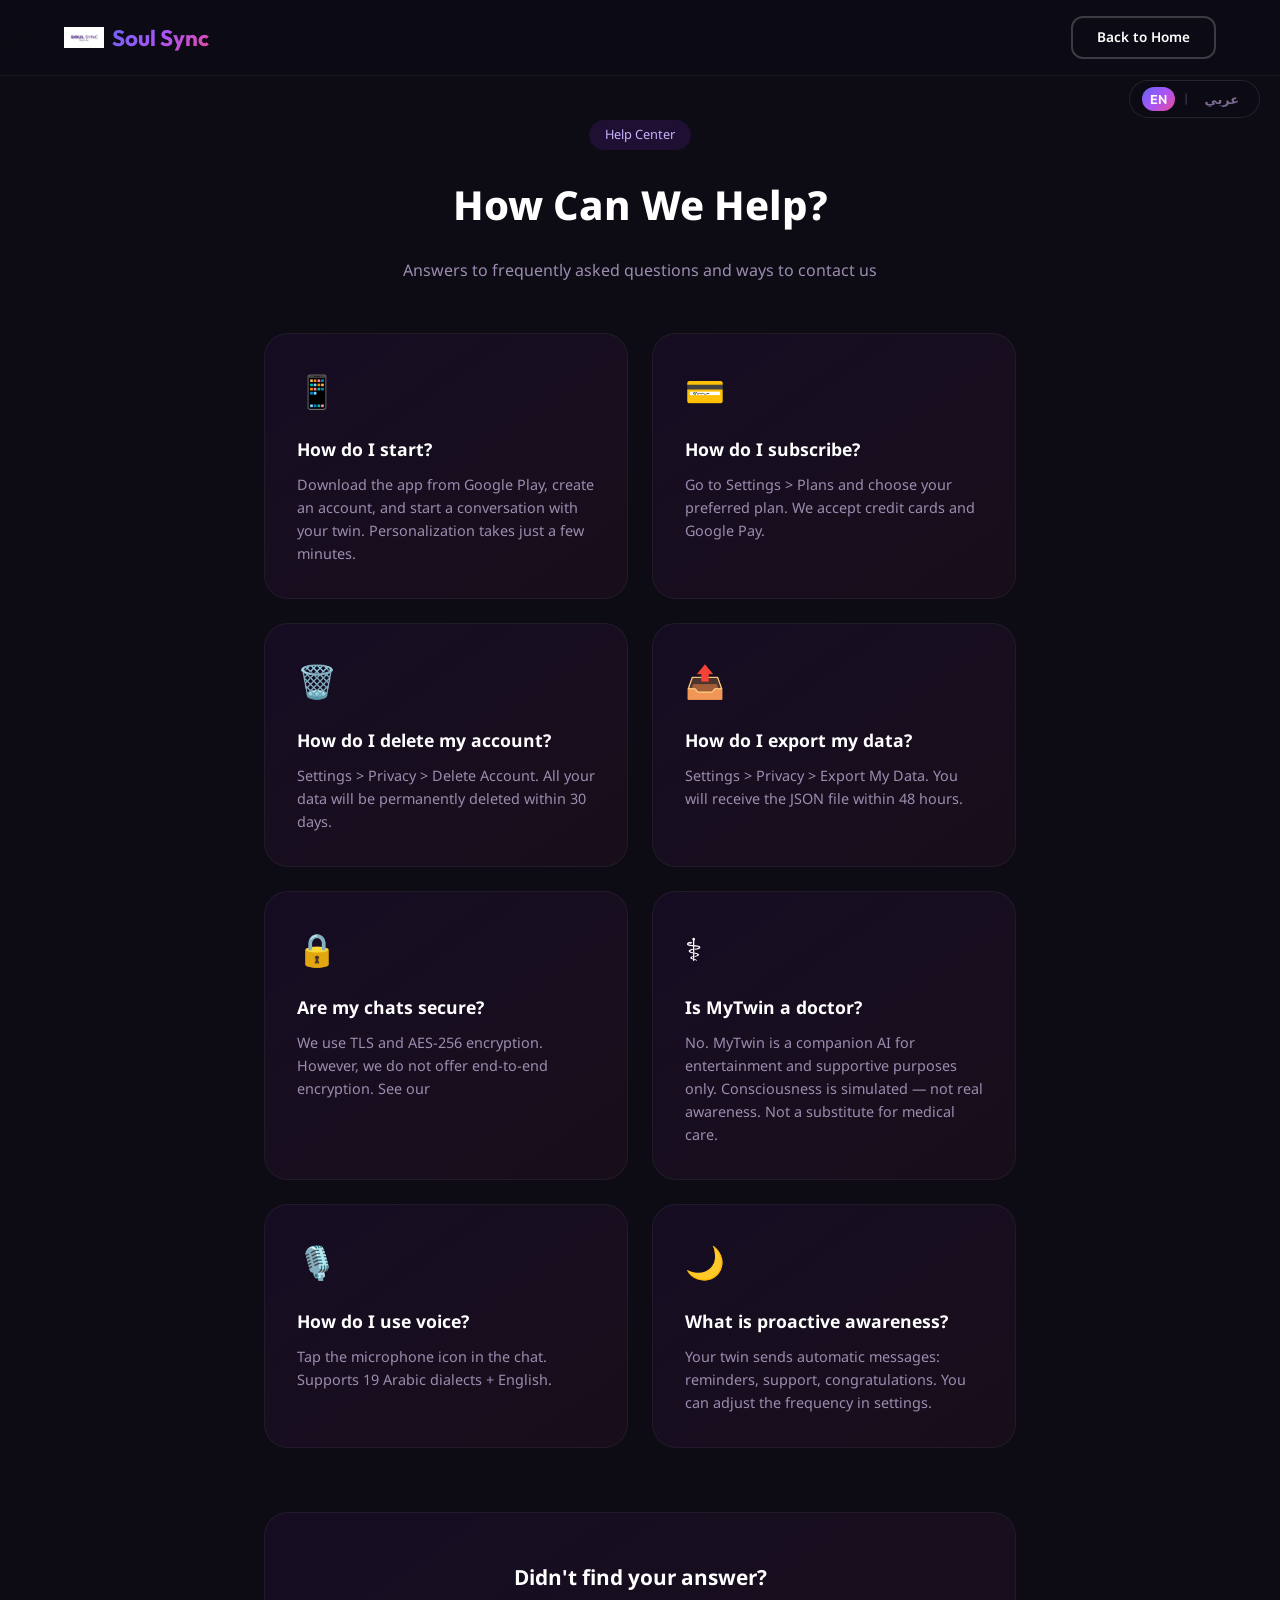
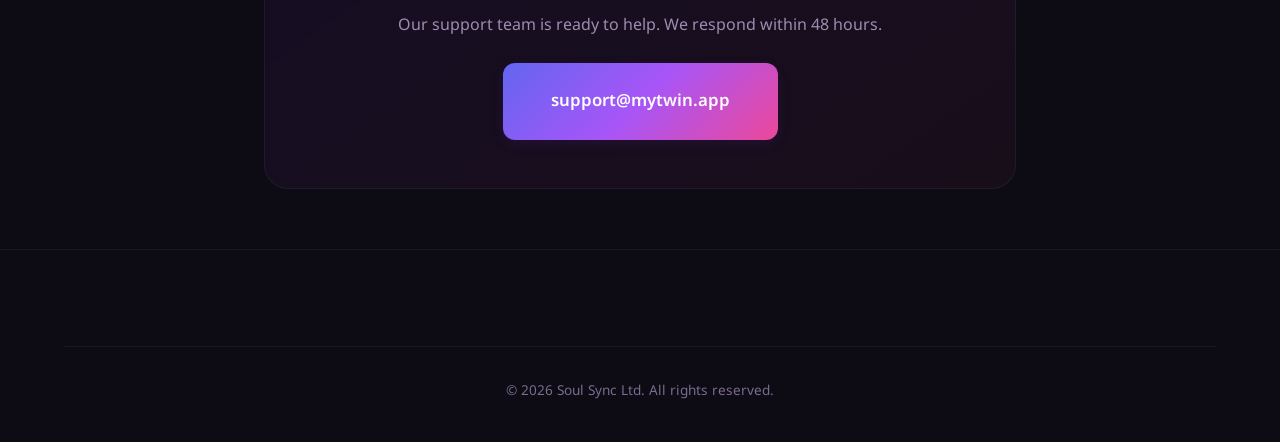
==== help.html @ 64088880 "website Soul Sync" ====
<!DOCTYPE html>
<html lang="ar" dir="rtl">
<head>
  <meta charset="UTF-8">
  <meta name="viewport" content="width=device-width, initial-scale=1.0">
  <title data-ar="المساعدة — Soul Sync" data-en="Help — Soul Sync">Help — Soul Sync</title>
  <link rel="preconnect" href="https://fonts.googleapis.com">
  <link rel="preconnect" href="https://fonts.gstatic.com" crossorigin>
  <link href="https://fonts.googleapis.com/css2?family=Noto+Sans+Arabic:wght@300;400;500;600;700;800&family=Outfit:wght@300;400;500;600;700;800&family=Inter:wght@300;400;500;600;700;800&display=swap" rel="stylesheet">
  <link rel="stylesheet" href="css/style.css">
</head>
<body>
  <div class="lang-switch" id="langSwitch">
    <button class="lang-btn" data-lang="en">EN</button>
    <span class="lang-divider">|</span>
    <button class="lang-btn" data-lang="ar">عربي</button>
  </div>

  <nav class="navbar scrolled">
    <div class="nav-container">
      <a href="index.html" class="logo">
        <img src="assets/soulsync-logo.png" alt="Soul Sync" class="logo-img">
        <span class="logo-text">Soul Sync</span>
      </a>
      <a href="index.html" class="btn btn-sm btn-outline" data-ar="العودة للرئيسية" data-en="Back to Home">Back to Home</a>
    </div>
  </nav>

  <main class="legal-page">
    <div class="legal-container">
      <div class="legal-header">
        <span class="legal-badge" data-ar="المساعدة" data-en="Help Center">Help Center</span>
        <h1 data-ar="كيف يمكننا مساعدتك؟" data-en="How Can We Help?">How Can We Help?</h1>
        <p data-ar="إجابات على الأسئلة الشائعة وطرق التواصل معنا" data-en="Answers to frequently asked questions and ways to contact us">Answers to frequently asked questions and ways to contact us</p>
      </div>

      <div class="help-grid">
        <div class="help-card">
          <div class="help-icon">📱</div>
          <h3 data-ar="كيف أبدأ؟" data-en="How do I start?">How do I start?</h3>
          <p data-ar="حمل التطبيق من Google Play، أنشئ حساباً، وابدأ محادثة مع توأمك. يستغرق التخصيص بضع دقائق فقط." data-en="Download the app from Google Play, create an account, and start a conversation with your twin. Personalization takes just a few minutes.">Download the app from Google Play, create an account, and start a conversation with your twin. Personalization takes just a few minutes.</p>
        </div>
        <div class="help-card">
          <div class="help-icon">💳</div>
          <h3 data-ar="كيف أشترك؟" data-en="How do I subscribe?">How do I subscribe?</h3>
          <p data-ar="اذهب إلى الإعدادات > الباقات واختر الباقة المناسبة. نقبل بطاقات الائتمان والدفع عبر Google Pay." data-en="Go to Settings > Plans and choose your preferred plan. We accept credit cards and Google Pay.">Go to Settings > Plans and choose your preferred plan. We accept credit cards and Google Pay.</p>
        </div>
        <div class="help-card">
          <div class="help-icon">🗑️</div>
          <h3 data-ar="كيف أحذف حسابي؟" data-en="How do I delete my account?">How do I delete my account?</h3>
          <p data-ar="الإعدادات > الخصوصية > حذف الحساب. سيتم حذف جميع بياناتك نهائياً خلال 30 يوماً." data-en="Settings > Privacy > Delete Account. All your data will be permanently deleted within 30 days.">Settings > Privacy > Delete Account. All your data will be permanently deleted within 30 days.</p>
        </div>
        <div class="help-card">
          <div class="help-icon">📤</div>
          <h3 data-ar="كيف أصدر بياناتي؟" data-en="How do I export my data?">How do I export my data?</h3>
          <p data-ar="الإعدادات > الخصوصية > تصدير بياناتي. ستصلك الملف بصيغة JSON خلال 48 ساعة." data-en="Settings > Privacy > Export My Data. You will receive the JSON file within 48 hours.">Settings > Privacy > Export My Data. You will receive the JSON file within 48 hours.</p>
        </div>
        <div class="help-card">
          <div class="help-icon">🔒</div>
          <h3 data-ar="هل محادثاتي آمنة؟" data-en="Are my chats secure?">Are my chats secure?</h3>
          <p data-ar="نستخدم تشفير TLS وAES-256. لكننا لا نقدم تشفيراً من طرف إلى طرف. اطلع على" data-en="We use TLS and AES-256 encryption. However, we do not offer end-to-end encryption. See our">We use TLS and AES-256 encryption. However, we do not offer end-to-end encryption. See our <a href="privacy.html" data-ar="سياسة الخصوصية" data-en="Privacy Policy">Privacy Policy</a>.</p>
        </div>
        <div class="help-card">
          <div class="help-icon">⚕️</div>
          <h3 data-ar="هل MyTwin طبيب؟" data-en="Is MyTwin a doctor?">Is MyTwin a doctor?</h3>
          <p data-ar="لا. MyTwin هو رفيق ذكي للأغراض الترفيهية والداعمة فقط. الوعي مُحاكى — ليس وعياً حقيقياً. ليس بديلاً عن الرعاية الطبية." data-en="No. MyTwin is a companion AI for entertainment and supportive purposes only. Consciousness is simulated — not real awareness. Not a substitute for medical care.">No. MyTwin is a companion AI for entertainment and supportive purposes only. Consciousness is simulated — not real awareness. Not a substitute for medical care.</p>
        </div>
        <div class="help-card">
          <div class="help-icon">🎙️</div>
          <h3 data-ar="كيف أستخدم الصوت؟" data-en="How do I use voice?">How do I use voice?</h3>
          <p data-ar="اضغط على أيقونة الميكروفون في المحادثة. يدعم 19 لهجة عربية + الإنجليزية." data-en="Tap the microphone icon in the chat. Supports 19 Arabic dialects + English.">Tap the microphone icon in the chat. Supports 19 Arabic dialects + English.</p>
        </div>
        <div class="help-card">
          <div class="help-icon">🌙</div>
          <h3 data-ar="ما هو الوعي الاستباقي؟" data-en="What is proactive awareness?">What is proactive awareness?</h3>
          <p data-ar="توأمك يرسل رسائل تلقائية: تذكيرات، دعم، تهاني. يمكنك ضبط التردد من الإعدادات." data-en="Your twin sends automatic messages: reminders, support, congratulations. You can adjust the frequency in settings.">Your twin sends automatic messages: reminders, support, congratulations. You can adjust the frequency in settings.</p>
        </div>
      </div>

      <div class="help-contact">
        <h3 data-ar="لم تجد إجابتك؟" data-en="Didn't find your answer?">Didn't find your answer?</h3>
        <p data-ar="فريق الدعم جاهز لمساعدتك. نرد خلال 48 ساعة." data-en="Our support team is ready to help. We respond within 48 hours.">Our support team is ready to help. We respond within 48 hours.</p>
        <a href="mailto:support@mytwin.app" class="btn btn-primary btn-lg">support@mytwin.app</a>
      </div>
    </div>
  </main>

  <footer class="footer">
    <div class="container">
      <div class="footer-bottom">
        <p>© 2026 Soul Sync Ltd. <span data-ar="جميع الحقوق محفوظة." data-en="All rights reserved.">All rights reserved.</span></p>
      </div>
    </div>
  </footer>

  <script src="js/main.js"></script>
</body>
</html>
---- css/style.css ----
/* ===== Soul Sync Design System ===== */
:root {
  /* Primary Colors */
  --primary-50: #F5F3FF;
  --primary-100: #EDE9FE;
  --primary-200: #DDD6FE;
  --primary-300: #C4B5FD;
  --primary-400: #A78BFA;
  --primary-500: #8B5CF6;
  --primary-600: #7C3AED;
  --primary-700: #6B21A8;
  --primary-800: #5B1B8C;
  --primary-900: #4C1D6B;

  /* Accent Colors */
  --accent-pink: #EC4899;
  --accent-blue: #6366F1;
  --accent-cyan: #06B6D4;
  --accent-green: #10B981;
  --accent-amber: #F59E0B;

  /* Neutral */
  --white: #FFFFFF;
  --gray-50: #F8F6F2;
  --gray-100: #F0EDE8;
  --gray-200: #E0D9F5;
  --gray-300: #C4B8D4;
  --gray-400: #9C8DB0;
  --gray-500: #7A6B8F;
  --gray-600: #5A4D6E;
  --gray-700: #3D3450;
  --gray-800: #2A2438;
  --gray-900: #1A1226;
  --dark: #0D0B14;

  /* Gradients */
  --gradient-primary: linear-gradient(135deg, #6366F1 0%, #A855F7 50%, #EC4899 100%);
  --gradient-dark: linear-gradient(180deg, #1A1226 0%, #0D0B14 100%);
  --gradient-card: linear-gradient(145deg, rgba(107, 33, 168, 0.1) 0%, rgba(236, 72, 153, 0.05) 100%);

  /* Typography */
  --font-arabic: 'Noto Sans Arabic', 'Segoe UI', system-ui, sans-serif;
  --font-latin: 'Outfit', 'Segoe UI', system-ui, sans-serif;

  /* Spacing */
  --space-xs: 0.25rem;
  --space-sm: 0.5rem;
  --space-md: 1rem;
  --space-lg: 1.5rem;
  --space-xl: 2rem;
  --space-2xl: 3rem;
  --space-3xl: 4rem;
  --space-4xl: 6rem;

  /* Shadows */
  --shadow-sm: 0 1px 2px rgba(0,0,0,0.1);
  --shadow-md: 0 4px 12px rgba(107, 33, 168, 0.15);
  --shadow-lg: 0 8px 30px rgba(107, 33, 168, 0.2);
  --shadow-glow: 0 0 40px rgba(168, 85, 247, 0.3);

  /* Border Radius */
  --radius-sm: 8px;
  --radius-md: 12px;
  --radius-lg: 16px;
  --radius-xl: 24px;
  --radius-full: 9999px;

  /* Transitions */
  --transition-fast: 0.15s ease;
  --transition-base: 0.3s ease;
  --transition-slow: 0.5s ease;
}

/* ===== Reset & Base ===== */
*, *::before, *::after {
  margin: 0;
  padding: 0;
  box-sizing: border-box;
}

html {
  scroll-behavior: smooth;
  -webkit-font-smoothing: antialiased;
  -moz-osx-font-smoothing: grayscale;
}

body {
  font-family: var(--font-arabic);
  background: var(--dark);
  color: var(--white);
  line-height: 1.7;
  overflow-x: hidden;
}

a {
  color: inherit;
  text-decoration: none;
}

img {
  max-width: 100%;
  height: auto;
}

/* ===== Container ===== */
.container {
  width: 100%;
  max-width: 1200px;
  margin: 0 auto;
  padding: 0 var(--space-lg);
}

/* ===== Buttons ===== */
.btn {
  display: inline-flex;
  align-items: center;
  justify-content: center;
  gap: var(--space-sm);
  padding: var(--space-md) var(--space-xl);
  border-radius: var(--radius-md);
  font-family: var(--font-arabic);
  font-weight: 600;
  font-size: 0.95rem;
  cursor: pointer;
  transition: all var(--transition-base);
  border: none;
  position: relative;
  overflow: hidden;
}

.btn::before {
  content: '';
  position: absolute;
  inset: 0;
  background: linear-gradient(135deg, transparent 0%, rgba(255,255,255,0.1) 100%);
  opacity: 0;
  transition: opacity var(--transition-base);
}

.btn:hover::before {
  opacity: 1;
}

.btn-primary {
  background: var(--gradient-primary);
  color: var(--white);
  box-shadow: var(--shadow-md);
}

.btn-primary:hover {
  transform: translateY(-2px);
  box-shadow: var(--shadow-lg);
}

.btn-glow {
  background: var(--gradient-primary);
  color: var(--white);
  box-shadow: 0 0 20px rgba(168, 85, 247, 0.4), 0 4px 15px rgba(107, 33, 168, 0.3);
}

.btn-glow:hover {
  transform: translateY(-2px);
  box-shadow: 0 0 40px rgba(168, 85, 247, 0.6), 0 8px 25px rgba(107, 33, 168, 0.4);
}

.btn-outline {
  background: transparent;
  color: var(--white);
  border: 2px solid rgba(255,255,255,0.2);
}

.btn-outline:hover {
  border-color: var(--primary-400);
  background: rgba(168, 85, 247, 0.1);
}

.btn-sm {
  padding: var(--space-sm) var(--space-lg);
  font-size: 0.85rem;
}

.btn-lg {
  padding: var(--space-lg) var(--space-2xl);
  font-size: 1.05rem;
}

.btn-block {
  width: 100%;
}

.btn-store {
  background: var(--white);
  color: var(--gray-900);
  padding: var(--space-md) var(--space-xl);
  border-radius: var(--radius-md);
  display: inline-flex;
  align-items: center;
  gap: var(--space-md);
}

.btn-store svg {
  width: 32px;
  height: 32px;
}

.btn-store .store-label {
  display: block;
  font-size: 0.7rem;
  opacity: 0.7;
}

.btn-store .store-name {
  display: block;
  font-size: 1.1rem;
  font-weight: 700;
}

/* ===== Navigation ===== */
.navbar {
  position: fixed;
  top: 0;
  left: 0;
  right: 0;
  z-index: 1000;
  padding: var(--space-md) 0;
  transition: all var(--transition-base);
}

.navbar.scrolled {
  background: rgba(13, 11, 20, 0.9);
  backdrop-filter: blur(20px);
  border-bottom: 1px solid rgba(255,255,255,0.05);
}

.nav-container {
  display: flex;
  align-items: center;
  justify-content: space-between;
  max-width: 1200px;
  margin: 0 auto;
  padding: 0 var(--space-lg);
}

.logo {
  display: flex;
  align-items: center;
  gap: var(--space-sm);
}

.logo-icon {
  width: 40px;
  height: 40px;
}

.logo-text {
  font-family: var(--font-latin);
  font-size: 1.4rem;
  font-weight: 700;
  background: var(--gradient-primary);
  -webkit-background-clip: text;
  -webkit-text-fill-color: transparent;
  background-clip: text;
}

.nav-links {
  display: flex;
  align-items: center;
  gap: var(--space-xl);
}

.nav-link {
  font-size: 0.9rem;
  font-weight: 500;
  color: var(--gray-300);
  transition: color var(--transition-fast);
  position: relative;
}

.nav-link::after {
  content: '';
  position: absolute;
  bottom: -4px;
  right: 0;
  width: 0;
  height: 2px;
  background: var(--gradient-primary);
  transition: width var(--transition-base);
}

.nav-link:hover {
  color: var(--white);
}

.nav-link:hover::after {
  width: 100%;
}

.nav-actions {
  display: flex;
  align-items: center;
  gap: var(--space-md);
}

.mobile-toggle {
  display: none;
  flex-direction: column;
  gap: 5px;
  background: none;
  border: none;
  cursor: pointer;
  padding: var(--space-sm);
}

.mobile-toggle span {
  display: block;
  width: 24px;
  height: 2px;
  background: var(--white);
  transition: all var(--transition-base);
}

/* ===== Hero Section ===== */
.hero {
  min-height: 100vh;
  display: flex;
  align-items: center;
  justify-content: center;
  position: relative;
  padding: 120px 0 80px;
  overflow: hidden;
}

.hero-bg {
  position: absolute;
  inset: 0;
  z-index: 0;
}

.orb {
  position: absolute;
  border-radius: 50%;
  filter: blur(80px);
  opacity: 0.4;
  animation: orbFloat 20s ease-in-out infinite;
}

.orb-1 {
  width: 500px;
  height: 500px;
  background: var(--primary-600);
  top: -10%;
  right: -10%;
  animation-delay: 0s;
}

.orb-2 {
  width: 400px;
  height: 400px;
  background: var(--accent-pink);
  bottom: -10%;
  left: -10%;
  animation-delay: -7s;
}

.orb-3 {
  width: 300px;
  height: 300px;
  background: var(--accent-blue);
  top: 40%;
  left: 30%;
  animation-delay: -14s;
}

@keyframes orbFloat {
  0%, 100% { transform: translate(0, 0) scale(1); }
  33% { transform: translate(30px, -30px) scale(1.1); }
  66% { transform: translate(-20px, 20px) scale(0.9); }
}

.hero-content {
  position: relative;
  z-index: 1;
  text-align: center;
  max-width: 700px;
}

.hero-badge {
  display: inline-flex;
  align-items: center;
  gap: var(--space-sm);
  background: rgba(107, 33, 168, 0.2);
  border: 1px solid rgba(168, 85, 247, 0.3);
  padding: var(--space-sm) var(--space-lg);
  border-radius: var(--radius-full);
  font-size: 0.85rem;
  margin-bottom: var(--space-xl);
}

.pulse-dot {
  width: 8px;
  height: 8px;
  background: var(--accent-green);
  border-radius: 50%;
  animation: pulse 2s infinite;
}

@keyframes pulse {
  0%, 100% { opacity: 1; transform: scale(1); }
  50% { opacity: 0.5; transform: scale(1.2); }
}

.hero-title {
  font-size: clamp(2.5rem, 6vw, 4.5rem);
  font-weight: 900;
  line-height: 1.1;
  margin-bottom: var(--space-md);
}

.gradient-text {
  background: var(--gradient-primary);
  -webkit-background-clip: text;
  -webkit-text-fill-color: transparent;
  background-clip: text;
}

.hero-subtitle {
  font-size: clamp(1.5rem, 3vw, 2.5rem);
  font-weight: 700;
  color: var(--gray-200);
}

.hero-tagline {
  font-size: 1.1rem;
  color: var(--gray-400);
  margin: var(--space-xl) 0;
  line-height: 1.8;
}

.hero-tagline-ar {
  color: var(--gray-300);
  font-weight: 500;
}

.hero-cta {
  display: flex;
  gap: var(--space-md);
  justify-content: center;
  flex-wrap: wrap;
  margin-bottom: var(--space-3xl);
}

.hero-stats {
  display: flex;
  align-items: center;
  justify-content: center;
  gap: var(--space-xl);
}

.stat {
  text-align: center;
}

.stat-num {
  display: block;
  font-size: 2rem;
  font-weight: 800;
  background: var(--gradient-primary);
  -webkit-background-clip: text;
  -webkit-text-fill-color: transparent;
  background-clip: text;
}

.stat-label {
  font-size: 0.85rem;
  color: var(--gray-400);
}

.stat-divider {
  width: 1px;
  height: 40px;
  background: rgba(255,255,255,0.1);
}

.hero-visual {
  position: absolute;
  right: 5%;
  top: 50%;
  transform: translateY(-50%);
  z-index: 1;
  display: none;
}

.phone-mockup {
  width: 280px;
  height: 560px;
  background: linear-gradient(145deg, #2A2438 0%, #1A1226 100%);
  border-radius: 40px;
  padding: 12px;
  box-shadow: 0 25px 80px rgba(107, 33, 168, 0.3), 0 0 0 1px rgba(255,255,255,0.05);
  position: relative;
}

.phone-screen {
  width: 100%;
  height: 100%;
  background: var(--dark);
  border-radius: 32px;
  padding: var(--space-lg);
  display: flex;
  flex-direction: column;
  gap: var(--space-md);
  overflow: hidden;
}

.chat-bubble {
  display: flex;
  gap: var(--space-sm);
  animation: slideIn 0.5s ease forwards;
  opacity: 0;
}

.chat-bubble:nth-child(1) { animation-delay: 0.5s; }
.chat-bubble:nth-child(2) { animation-delay: 1s; }
.chat-bubble:nth-child(3) { animation-delay: 1.5s; }

@keyframes slideIn {
  from { opacity: 0; transform: translateY(20px); }
  to { opacity: 1; transform: translateY(0); }
}

.chat-avatar {
  width: 32px;
  height: 32px;
  border-radius: 50%;
  background: var(--gradient-primary);
  display: flex;
  align-items: center;
  justify-content: center;
  font-size: 0.9rem;
  flex-shrink: 0;
}

.chat-text {
  background: rgba(107, 33, 168, 0.2);
  padding: var(--space-sm) var(--space-md);
  border-radius: var(--radius-md);
  font-size: 0.8rem;
  line-height: 1.5;
  max-width: 200px;
}

.chat-right {
  flex-direction: row-reverse;
}

.chat-right .chat-text {
  background: rgba(16, 185, 129, 0.15);
}

.typing-indicator {
  display: flex;
  gap: 4px;
  padding: var(--space-sm) var(--space-md);
}

.typing-indicator span {
  width: 6px;
  height: 6px;
  background: var(--primary-400);
  border-radius: 50%;
  animation: typing 1.4s infinite;
}

.typing-indicator span:nth-child(2) { animation-delay: 0.2s; }
.typing-indicator span:nth-child(3) { animation-delay: 0.4s; }

@keyframes typing {
  0%, 100% { opacity: 0.3; transform: scale(1); }
  50% { opacity: 1; transform: scale(1.2); }
}

/* ===== Section Headers ===== */
.section-header {
  text-align: center;
  margin-bottom: var(--space-3xl);
}

.section-badge {
  display: inline-block;
  background: rgba(107, 33, 168, 0.2);
  border: 1px solid rgba(168, 85, 247, 0.3);
  padding: var(--space-xs) var(--space-md);
  border-radius: var(--radius-full);
  font-size: 0.8rem;
  font-weight: 600;
  color: var(--primary-300);
  margin-bottom: var(--space-md);
}

.section-title {
  font-size: clamp(1.8rem, 4vw, 2.8rem);
  font-weight: 800;
  margin-bottom: var(--space-md);
}

.section-desc {
  font-size: 1.1rem;
  color: var(--gray-400);
  max-width: 600px;
  margin: 0 auto;
}

/* ===== Product Section ===== */
.product {
  padding: var(--space-4xl) 0;
  position: relative;
}

.product-grid {
  display: grid;
  grid-template-columns: repeat(3, 1fr);
  gap: var(--space-lg);
}

.product-card {
  background: var(--gradient-card);
  border: 1px solid rgba(255,255,255,0.05);
  border-radius: var(--radius-xl);
  padding: var(--space-xl);
  transition: all var(--transition-base);
}

.product-card:hover {
  transform: translateY(-5px);
  border-color: rgba(168, 85, 247, 0.2);
  box-shadow: var(--shadow-lg);
}

.product-main {
  grid-column: span 2;
  grid-row: span 2;
}

.product-icon {
  font-size: 2.5rem;
  margin-bottom: var(--space-md);
}

.product-card h3 {
  font-size: 1.2rem;
  font-weight: 700;
  margin-bottom: var(--space-sm);
}

.product-card p {
  font-size: 0.9rem;
  color: var(--gray-400);
  line-height: 1.6;
}

/* ===== Features Section ===== */
.features {
  padding: var(--space-4xl) 0;
  background: linear-gradient(180deg, transparent 0%, rgba(107, 33, 168, 0.05) 50%, transparent 100%);
}

.features-showcase {
  max-width: 900px;
  margin: 0 auto;
}

.feature-tabs {
  display: flex;
  gap: var(--space-sm);
  margin-bottom: var(--space-2xl);
  flex-wrap: wrap;
}

.feature-tab {
  display: flex;
  align-items: center;
  gap: var(--space-sm);
  padding: var(--space-md) var(--space-lg);
  background: rgba(255,255,255,0.03);
  border: 1px solid rgba(255,255,255,0.05);
  border-radius: var(--radius-md);
  color: var(--gray-400);
  font-family: var(--font-arabic);
  font-size: 0.9rem;
  cursor: pointer;
  transition: all var(--transition-base);
}

.feature-tab:hover {
  background: rgba(107, 33, 168, 0.1);
  color: var(--white);
}

.feature-tab.active {
  background: rgba(107, 33, 168, 0.2);
  border-color: var(--primary-500);
  color: var(--white);
}

.feature-content {
  display: none;
  background: var(--gradient-card);
  border: 1px solid rgba(255,255,255,0.05);
  border-radius: var(--radius-xl);
  padding: var(--space-2xl);
}

.feature-content.active {
  display: block;
  animation: fadeIn 0.4s ease;
}

@keyframes fadeIn {
  from { opacity: 0; transform: translateY(10px); }
  to { opacity: 1; transform: translateY(0); }
}

.feature-text h3 {
  font-size: 1.5rem;
  font-weight: 700;
  margin-bottom: var(--space-md);
}

.feature-text p {
  color: var(--gray-400);
  margin-bottom: var(--space-lg);
  line-height: 1.7;
}

.feature-list {
  list-style: none;
}

.feature-list li {
  display: flex;
  align-items: center;
  gap: var(--space-sm);
  padding: var(--space-sm) 0;
  color: var(--gray-300);
}

.feature-list li::before {
  content: '✓';
  color: var(--accent-green);
  font-weight: 700;
}

/* ===== Consciousness Section ===== */
.consciousness {
  padding: var(--space-4xl) 0;
}

.layers-timeline {
  max-width: 700px;
  margin: 0 auto;
}

.layer {
  display: flex;
  align-items: center;
  gap: var(--space-xl);
  padding: var(--space-lg) 0;
}

.layer-ring {
  position: relative;
  width: 60px;
  height: 60px;
  border-radius: 50%;
  border: 2px solid rgba(168, 85, 247, 0.3);
  display: flex;
  align-items: center;
  justify-content: center;
  flex-shrink: 0;
}

.layer-ring.active {
  border-color: var(--accent-pink);
  box-shadow: 0 0 20px rgba(236, 72, 153, 0.3);
}

.layer-core {
  width: 16px;
  height: 16px;
  border-radius: 50%;
  background: var(--gradient-primary);
}

.layer-orb {
  position: absolute;
  width: 8px;
  height: 8px;
  border-radius: 50%;
  background: var(--primary-400);
}

.layer-orb:nth-child(2) { top: -4px; left: 50%; transform: translateX(-50%); }
.layer-orb:nth-child(3) { top: 50%; right: -4px; transform: translateY(-50%); }
.layer-orb:nth-child(4) { bottom: -4px; left: 50%; transform: translateX(-50%); }
.layer-orb:nth-child(5) { top: 50%; left: -4px; transform: translateY(-50%); }

.layer-connector {
  width: 2px;
  height: 40px;
  background: linear-gradient(180deg, var(--primary-600), transparent);
  margin-right: 29px;
}

.layer-info h4 {
  font-size: 1.1rem;
  font-weight: 700;
  margin-bottom: var(--space-xs);
}

.layer-tier {
  display: inline-block;
  background: rgba(107, 33, 168, 0.2);
  padding: 2px 10px;
  border-radius: var(--radius-full);
  font-size: 0.75rem;
  font-weight: 600;
  color: var(--primary-300);
  margin-bottom: var(--space-xs);
}

.layer-info p {
  font-size: 0.9rem;
  color: var(--gray-400);
}

/* ===== Pricing Section ===== */
.pricing {
  padding: var(--space-4xl) 0;
  background: linear-gradient(180deg, rgba(107, 33, 168, 0.05) 0%, transparent 100%);
}

.pricing-grid {
  display: grid;
  grid-template-columns: repeat(3, 1fr);
  gap: var(--space-lg);
  max-width: 1000px;
  margin: 0 auto;
}

.pricing-card {
  background: rgba(255,255,255,0.02);
  border: 1px solid rgba(255,255,255,0.05);
  border-radius: var(--radius-xl);
  padding: var(--space-2xl);
  position: relative;
  transition: all var(--transition-base);
}

.pricing-card:hover {
  transform: translateY(-5px);
  border-color: rgba(168, 85, 247, 0.2);
}

.pricing-card.featured {
  background: linear-gradient(145deg, rgba(107, 33, 168, 0.15) 0%, rgba(236, 72, 153, 0.05) 100%);
  border-color: var(--primary-500);
  transform: scale(1.05);
}

.pricing-card.featured:hover {
  transform: scale(1.05) translateY(-5px);
}

.pricing-badge {
  position: absolute;
  top: -12px;
  left: 50%;
  transform: translateX(-50%);
  background: var(--gradient-primary);
  padding: var(--space-xs) var(--space-md);
  border-radius: var(--radius-full);
  font-size: 0.75rem;
  font-weight: 700;
}

.pricing-header {
  text-align: center;
  margin-bottom: var(--space-lg);
}

.pricing-header h3 {
  font-size: 1.5rem;
  font-weight: 800;
  margin-bottom: var(--space-sm);
}

.pricing-price {
  display: flex;
  align-items: baseline;
  justify-content: center;
  gap: 2px;
  margin-bottom: var(--space-sm);
}

.currency {
  font-size: 1.2rem;
  font-weight: 600;
  color: var(--gray-400);
}

.amount {
  font-size: 3rem;
  font-weight: 900;
  background: var(--gradient-primary);
  -webkit-background-clip: text;
  -webkit-text-fill-color: transparent;
  background-clip: text;
}

.period {
  font-size: 0.9rem;
  color: var(--gray-400);
}

.pricing-tagline {
  font-size: 0.9rem;
  color: var(--gray-400);
}

.consciousness-mini {
  margin-bottom: var(--space-lg);
}

.mini-bar {
  height: 6px;
  background: rgba(255,255,255,0.05);
  border-radius: var(--radius-full);
  margin-bottom: var(--space-xs);
  overflow: hidden;
}

.mini-bar div {
  height: 100%;
  background: var(--gradient-primary);
  border-radius: var(--radius-full);
  transition: width 1s ease;
}

.consciousness-mini span {
  font-size: 0.8rem;
  color: var(--gray-500);
}

.pricing-features {
  list-style: none;
  margin-bottom: var(--space-xl);
}

.pricing-features li {
  display: flex;
  align-items: center;
  gap: var(--space-sm);
  padding: var(--space-sm) 0;
  font-size: 0.9rem;
  color: var(--gray-300);
}

.pricing-features li svg {
  flex-shrink: 0;
}

.pricing-note {
  text-align: center;
  margin-top: var(--space-2xl);
  color: var(--gray-500);
  font-size: 0.9rem;
}

/* ===== About Section ===== */
.about {
  padding: var(--space-4xl) 0;
}

.about-grid {
  display: grid;
  grid-template-columns: 1fr 1fr;
  gap: var(--space-3xl);
  align-items: center;
}

.about-visual {
  display: flex;
  flex-direction: column;
  gap: var(--space-lg);
}

.about-card {
  background: var(--gradient-card);
  border: 1px solid rgba(255,255,255,0.05);
  border-radius: var(--radius-xl);
  padding: var(--space-xl);
  transition: all var(--transition-base);
}

.about-card:hover {
  transform: translateX(-10px);
  border-color: rgba(168, 85, 247, 0.2);
}

.about-icon {
  font-size: 2rem;
  margin-bottom: var(--space-sm);
}

.about-card h4 {
  font-size: 1.1rem;
  font-weight: 700;
  margin-bottom: var(--space-xs);
}

.about-card p {
  font-size: 0.9rem;
  color: var(--gray-400);
}

.about-content {
  direction: rtl;
}

.about-text {
  font-size: 1.05rem;
  color: var(--gray-300);
  line-height: 1.8;
  margin-bottom: var(--space-lg);
}

.about-stats {
  display: flex;
  gap: var(--space-2xl);
  margin: var(--space-2xl) 0;
  padding: var(--space-xl) 0;
  border-top: 1px solid rgba(255,255,255,0.1);
  border-bottom: 1px solid rgba(255,255,255,0.1);
}

.about-stat {
  text-align: center;
}

.about-stat-num {
  display: block;
  font-size: 2rem;
  font-weight: 800;
  background: var(--gradient-primary);
  -webkit-background-clip: text;
  -webkit-text-fill-color: transparent;
  background-clip: text;
}

.about-stat-label {
  font-size: 0.85rem;
  color: var(--gray-400);
}

.about-powered {
  display: flex;
  align-items: center;
  gap: var(--space-md);
  flex-wrap: wrap;
  margin-top: var(--space-xl);
}

.about-powered > span {
  font-size: 0.85rem;
  color: var(--gray-500);
}

.tech-badges {
  display: flex;
  gap: var(--space-sm);
  flex-wrap: wrap;
}

.tech-badge {
  background: rgba(107, 33, 168, 0.15);
  border: 1px solid rgba(168, 85, 247, 0.2);
  padding: var(--space-xs) var(--space-md);
  border-radius: var(--radius-full);
  font-size: 0.8rem;
  color: var(--primary-300);
}

/* ===== Download Section ===== */
.download {
  padding: var(--space-4xl) 0;
  position: relative;
  overflow: hidden;
}

.download::before {
  content: '';
  position: absolute;
  inset: 0;
  background: radial-gradient(ellipse at center, rgba(107, 33, 168, 0.15) 0%, transparent 70%);
  z-index: 0;
}

.download-content {
  position: relative;
  z-index: 1;
  text-align: center;
  max-width: 600px;
  margin: 0 auto;
}

.download-title {
  font-size: clamp(1.8rem, 4vw, 2.8rem);
  font-weight: 800;
  margin-bottom: var(--space-md);
}

.download-desc {
  font-size: 1.1rem;
  color: var(--gray-400);
  margin-bottom: var(--space-xl);
  line-height: 1.7;
}

.download-buttons {
  display: flex;
  gap: var(--space-md);
  justify-content: center;
  margin-bottom: var(--space-lg);
  flex-wrap: wrap;
}

.download-note {
  font-size: 0.85rem;
  color: var(--gray-500);
}

/* ===== Footer ===== */
.footer {
  padding: var(--space-4xl) 0 var(--space-xl);
  border-top: 1px solid rgba(255,255,255,0.05);
}

.footer-grid {
  display: grid;
  grid-template-columns: 2fr 1fr 1fr 1fr;
  gap: var(--space-2xl);
  margin-bottom: var(--space-3xl);
}

.footer-brand {
  max-width: 280px;
}

.footer-brand .logo-text {
  display: block;
  font-size: 1.5rem;
  margin-bottom: var(--space-md);
}

.footer-desc {
  font-size: 0.9rem;
  color: var(--gray-400);
  line-height: 1.6;
}

.footer-links {
  display: flex;
  flex-direction: column;
  gap: var(--space-sm);
}

.footer-links h4 {
  font-size: 1rem;
  font-weight: 700;
  margin-bottom: var(--space-sm);
  color: var(--white);
}

.footer-links a {
  font-size: 0.9rem;
  color: var(--gray-400);
  transition: color var(--transition-fast);
}

.footer-links a:hover {
  color: var(--primary-300);
}

.footer-bottom {
  text-align: center;
  padding-top: var(--space-xl);
  border-top: 1px solid rgba(255,255,255,0.05);
}

.footer-bottom p {
  font-size: 0.85rem;
  color: var(--gray-500);
  margin-bottom: var(--space-sm);
}

.footer-disclaimer {
  font-size: 0.75rem;
  color: var(--gray-600);
}

/* ===== Responsive ===== */
@media (max-width: 1024px) {
  .hero-visual {
    display: none;
  }

  .product-grid {
    grid-template-columns: repeat(2, 1fr);
  }

  .product-main {
    grid-column: span 2;
    grid-row: span 1;
  }
}

@media (max-width: 768px) {
  .nav-links {
    position: fixed;
    top: 0;
    right: -100%;
    width: 80%;
    max-width: 300px;
    height: 100vh;
    background: var(--gray-900);
    flex-direction: column;
    padding: var(--space-4xl) var(--space-xl);
    transition: right var(--transition-base);
    z-index: 999;
  }

  .nav-links.active {
    right: 0;
  }

  .mobile-toggle {
    display: flex;
    z-index: 1001;
  }

  .mobile-toggle.active span:nth-child(1) {
    transform: rotate(45deg) translate(5px, 5px);
  }

  .mobile-toggle.active span:nth-child(2) {
    opacity: 0;
  }

  .mobile-toggle.active span:nth-child(3) {
    transform: rotate(-45deg) translate(5px, -5px);
  }

  .hero {
    padding: 100px 0 60px;
  }

  .hero-cta {
    flex-direction: column;
    align-items: center;
  }

  .hero-stats {
    flex-direction: column;
    gap: var(--space-lg);
  }

  .stat-divider {
    display: none;
  }

  .product-grid {
    grid-template-columns: 1fr;
  }

  .product-main {
    grid-column: span 1;
  }

  .feature-tabs {
    justify-content: center;
  }

  .pricing-grid {
    grid-template-columns: 1fr;
    max-width: 400px;
  }

  .pricing-card.featured {
    transform: none;
    order: -1;
  }

  .pricing-card.featured:hover {
    transform: translateY(-5px);
  }

  .about-grid {
    grid-template-columns: 1fr;
  }

  .about-stats {
    flex-direction: column;
    gap: var(--space-lg);
  }

  .footer-grid {
    grid-template-columns: 1fr 1fr;
    gap: var(--space-xl);
  }

  .footer-brand {
    grid-column: span 2;
    max-width: 100%;
  }

  .layer {
    flex-direction: column;
    text-align: center;
    gap: var(--space-md);
  }

  .layer-connector {
    margin-right: 0;
    height: 30px;
  }
}

@media (max-width: 480px) {
  .container {
    padding: 0 var(--space-md);
  }

  .footer-grid {
    grid-template-columns: 1fr;
  }

  .footer-brand {
    grid-column: span 1;
  }

  .download-buttons {
    flex-direction: column;
    align-items: center;
  }
}

/* ===== Scroll Animations ===== */
.product-card,
.pricing-card,
.layer,
.about-card {
  opacity: 0;
  transform: translateY(20px);
  transition: opacity 0.6s ease, transform 0.6s ease;
}

.product-card.visible,
.pricing-card.visible,
.layer.visible,
.about-card.visible {
  opacity: 1;
  transform: translateY(0);
}

/* Stagger delays */
.product-card:nth-child(1) { transition-delay: 0s; }
.product-card:nth-child(2) { transition-delay: 0.1s; }
.product-card:nth-child(3) { transition-delay: 0.2s; }
.product-card:nth-child(4) { transition-delay: 0.3s; }
.product-card:nth-child(5) { transition-delay: 0.4s; }
.product-card:nth-child(6) { transition-delay: 0.5s; }

.pricing-card:nth-child(1) { transition-delay: 0s; }
.pricing-card:nth-child(2) { transition-delay: 0.15s; }
.pricing-card:nth-child(3) { transition-delay: 0.3s; }

.layer:nth-child(1) { transition-delay: 0s; }
.layer:nth-child(3) { transition-delay: 0.1s; }
.layer:nth-child(5) { transition-delay: 0.2s; }
.layer:nth-child(7) { transition-delay: 0.3s; }
.layer:nth-child(9) { transition-delay: 0.4s; }

/* ===== Legal Pages ===== */
.legal-page {
  padding: 120px 0 60px;
  min-height: 100vh;
}

.legal-container {
  max-width: 800px;
  margin: 0 auto;
  padding: 0 24px;
}

.legal-header {
  text-align: center;
  margin-bottom: 48px;
}

.legal-header h1 {
  font-size: 2.5rem;
  font-weight: 800;
  margin-bottom: 16px;
}

.legal-header p {
  color: var(--gray-400);
}

.legal-section {
  margin-bottom: 40px;
}

.legal-section h2 {
  font-size: 1.3rem;
  font-weight: 700;
  margin-bottom: 16px;
  color: var(--primary-300);
}

.legal-section p {
  color: var(--gray-300);
  line-height: 1.8;
  margin-bottom: 12px;
}

.legal-section ul {
  list-style: none;
  padding: 0;
}

.legal-section li {
  color: var(--gray-300);
  padding: 8px 0;
  padding-right: 24px;
  position: relative;
}

.legal-section li::before {
  content: '•';
  color: var(--primary-400);
  position: absolute;
  right: 0;
}

.legal-badge {
  display: inline-block;
  background: rgba(107, 33, 168, 0.2);
  padding: 4px 16px;
  border-radius: 999px;
  font-size: 0.8rem;
  color: var(--primary-300);
  margin-bottom: 24px;
}

.warning-box {
  background: rgba(245, 158, 11, 0.1);
  border: 1px solid rgba(245, 158, 11, 0.3);
  border-radius: 12px;
  padding: 20px;
  margin: 24px 0;
}

.warning-box p {
  color: var(--accent-amber);
  margin: 0;
}

/* ===== Help Page ===== */
.help-grid {
  display: grid;
  grid-template-columns: repeat(2, 1fr);
  gap: var(--space-lg);
  margin-top: var(--space-2xl);
}

.help-card {
  background: var(--gradient-card);
  border: 1px solid rgba(255,255,255,0.05);
  border-radius: var(--radius-xl);
  padding: var(--space-xl);
  transition: all var(--transition-base);
}

.help-card:hover {
  border-color: rgba(168, 85, 247, 0.2);
  box-shadow: var(--shadow-lg);
}

.help-icon {
  font-size: 2rem;
  margin-bottom: var(--space-md);
}

.help-card h3 {
  font-size: 1.1rem;
  font-weight: 700;
  margin-bottom: var(--space-sm);
}

.help-card p {
  font-size: 0.9rem;
  color: var(--gray-400);
  line-height: 1.6;
}

.help-card a {
  color: var(--primary-300);
  text-decoration: underline;
  text-underline-offset: 2px;
}

.help-contact {
  text-align: center;
  margin-top: var(--space-3xl);
  padding: var(--space-2xl);
  background: var(--gradient-card);
  border: 1px solid rgba(255,255,255,0.05);
  border-radius: var(--radius-xl);
}

.help-contact h3 {
  font-size: 1.3rem;
  font-weight: 700;
  margin-bottom: var(--space-md);
}

.help-contact p {
  color: var(--gray-400);
  margin-bottom: var(--space-lg);
}

@media (max-width: 768px) {
  .help-grid {
    grid-template-columns: 1fr;
  }
}

/* ===== Language Switch ===== */
.lang-switch {
  position: fixed;
  top: 80px;
  left: 20px;
  z-index: 1001;
  display: flex;
  align-items: center;
  gap: 8px;
  background: rgba(13, 11, 20, 0.8);
  backdrop-filter: blur(10px);
  padding: 6px 12px;
  border-radius: var(--radius-full);
  border: 1px solid rgba(255,255,255,0.1);
}

.lang-btn {
  background: none;
  border: none;
  color: var(--gray-500);
  font-family: var(--font-latin);
  font-size: 0.8rem;
  font-weight: 600;
  cursor: pointer;
  padding: 4px 8px;
  border-radius: var(--radius-full);
  transition: all var(--transition-fast);
}

.lang-btn:hover {
  color: var(--white);
}

.lang-btn.active {
  background: var(--gradient-primary);
  color: var(--white);
}

.lang-divider {
  color: var(--gray-600);
  font-size: 0.7rem;
}

/* ===== Hero App Logo ===== */
.hero-app-logo {
  margin-bottom: var(--space-lg);
}

.app-logo-img {
  width: 100px;
  height: 100px;
  border-radius: var(--radius-lg);
  box-shadow: var(--shadow-glow);
}

/* ===== Hero Slogan ===== */
.hero-slogan {
  font-size: clamp(1.2rem, 2.5vw, 1.8rem);
  font-weight: 600;
  color: var(--gray-200);
  margin-bottom: var(--space-sm);
}

.hero-company-slogan {
  font-size: 1rem;
  font-weight: 500;
  color: var(--primary-400);
  margin-bottom: var(--space-md);
  font-family: var(--font-latin);
}

/* ===== Logo Image ===== */
.logo-img {
  width: 40px;
  height: 40px;
  border-radius: 8px;
  object-fit: contain;
}

/* ===== Consciousness Warning ===== */
.consciousness-warning {
  display: flex;
  align-items: flex-start;
  gap: var(--space-md);
  background: rgba(245, 158, 11, 0.08);
  border: 1px solid rgba(245, 158, 11, 0.25);
  border-radius: var(--radius-lg);
  padding: var(--space-lg);
  margin-bottom: var(--space-3xl);
  max-width: 700px;
  margin-left: auto;
  margin-right: auto;
}

.warning-icon {
  font-size: 1.5rem;
  flex-shrink: 0;
}

.consciousness-warning p {
  color: var(--accent-amber);
  font-size: 0.9rem;
  line-height: 1.7;
  margin: 0;
}

/* ===== Memory Layers Section ===== */
.memory-layers {
  padding: var(--space-4xl) 0;
  background: linear-gradient(180deg, rgba(107, 33, 168, 0.05) 0%, transparent 100%);
}

.memory-diagram {
  max-width: 600px;
  margin: 0 auto;
  display: flex;
  flex-direction: column;
  align-items: center;
  gap: var(--space-md);
}

.memory-layer-card {
  width: 100%;
  background: var(--gradient-card);
  border: 1px solid rgba(255,255,255,0.05);
  border-radius: var(--radius-xl);
  padding: var(--space-xl);
  text-align: center;
  transition: all var(--transition-base);
}

.memory-layer-card:hover {
  border-color: rgba(168, 85, 247, 0.2);
  transform: translateY(-3px);
  box-shadow: var(--shadow-md);
}

.memory-layer-card.highlight {
  background: linear-gradient(145deg, rgba(107, 33, 168, 0.15) 0%, rgba(236, 72, 153, 0.08) 100%);
  border-color: var(--primary-500);
}

.memory-icon {
  font-size: 2.5rem;
  margin-bottom: var(--space-sm);
}

.memory-layer-card h4 {
  font-size: 1.2rem;
  font-weight: 700;
  margin-bottom: var(--space-sm);
}

.memory-layer-card p {
  font-size: 0.9rem;
  color: var(--gray-400);
  line-height: 1.6;
  margin-bottom: var(--space-sm);
}

.memory-duration {
  display: inline-block;
  background: rgba(107, 33, 168, 0.2);
  padding: 4px 14px;
  border-radius: var(--radius-full);
  font-size: 0.8rem;
  font-weight: 600;
  color: var(--primary-300);
}

.memory-arrow {
  font-size: 1.5rem;
  color: var(--primary-400);
  opacity: 0.5;
}

.memory-note {
  text-align: center;
  margin-top: var(--space-2xl);
  padding: var(--space-lg);
  background: rgba(16, 185, 129, 0.08);
  border: 1px solid rgba(16, 185, 129, 0.2);
  border-radius: var(--radius-lg);
  max-width: 600px;
  margin-left: auto;
  margin-right: auto;
}

.memory-note p {
  color: var(--accent-green);
  font-size: 0.9rem;
  margin: 0;
}

/* ===== About Section Updates ===== */
.about-logo {
  width: 120px;
  margin-bottom: var(--space-md);
  border-radius: var(--radius-md);
}

.about-slogan {
  font-family: var(--font-latin);
  font-size: 1.3rem;
  font-weight: 600;
  color: var(--primary-400);
  margin-bottom: var(--space-lg);
}

/* ===== Download Section Updates ===== */
.download-logo {
  width: 80px;
  height: 80px;
  border-radius: var(--radius-lg);
  margin-bottom: var(--space-lg);
  box-shadow: var(--shadow-glow);
}

.download-slogan {
  font-size: 1.1rem;
  font-weight: 600;
  color: var(--primary-400);
  margin-bottom: var(--space-lg);
  font-family: var(--font-latin);
}

/* ===== Footer Updates ===== */
.footer-logo-img {
  width: 50px;
  height: 50px;
  border-radius: 10px;
  margin-bottom: var(--space-sm);
  display: block;
}

.footer-slogan {
  font-family: var(--font-latin);
  font-size: 0.95rem;
  font-weight: 600;
  color: var(--primary-400);
  margin-top: var(--space-sm);
}

/* ===== Nav Link Active State ===== */
.nav-link.active {
  color: var(--white);
}

.nav-link.active::after {
  width: 100%;
}

/* ===== Legal Pages - EN mode adjustments ===== */
html[dir="ltr"] .legal-section li {
  padding-right: 0;
  padding-left: 24px;
}

html[dir="ltr"] .legal-section li::before {
  right: auto;
  left: 0;
}

html[dir="ltr"] .layer-connector {
  margin-right: 0;
  margin-left: 29px;
}

html[dir="ltr"] .about-grid {
  direction: ltr;
}

html[dir="ltr"] .about-content {
  direction: ltr;
}

html[dir="ltr"] .about-card:hover {
  transform: translateX(10px);
}

html[dir="ltr"] .lang-switch {
  left: auto;
  right: 20px;
}

/* ===== GitHub Corner ===== */
.github-corner {
  position: fixed;
  top: 0;
  right: 0;
  z-index: 1002;
  width: 60px;
  height: 60px;
}

html[dir="ltr"] .github-corner {
  right: auto;
  left: 0;
  transform: scaleX(-1);
}

.github-corner svg {
  fill: var(--primary-500);
  color: var(--dark);
  transition: fill var(--transition-base);
}

.github-corner:hover svg {
  fill: var(--primary-400);
}

/* ===== Responsive: Language Switch ===== */
@media (max-width: 768px) {
  .lang-switch {
    top: 70px;
    left: 10px;
  }

  html[dir="ltr"] .lang-switch {
    left: auto;
    right: 10px;
  }

  .app-logo-img {
    width: 70px;
    height: 70px;
  }

  .hero-slogan {
    font-size: 1.1rem;
  }

  .memory-diagram {
    max-width: 100%;
  }

  .github-corner {
    width: 45px;
    height: 45px;
  }
}

@media (max-width: 480px) {
  .lang-switch {
    top: 65px;
  }

  .consciousness-warning {
    flex-direction: column;
    text-align: center;
  }
}
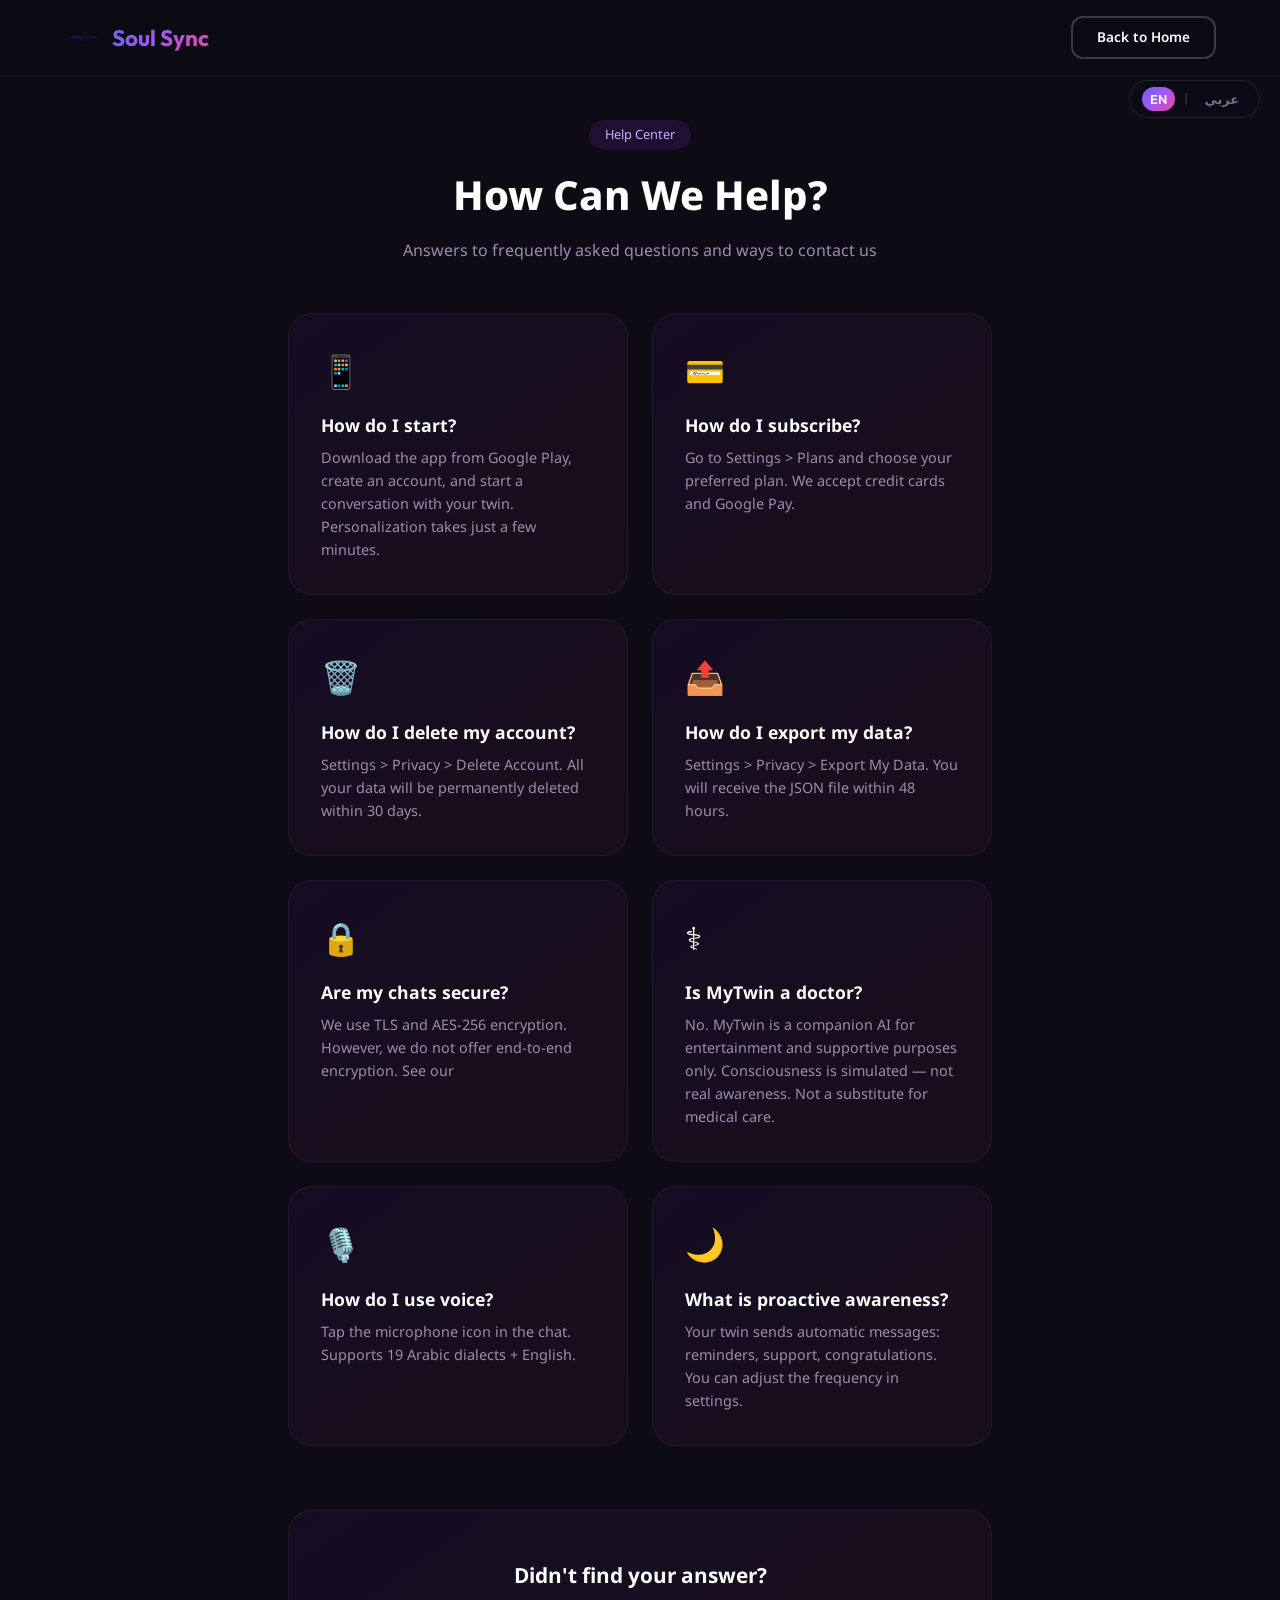
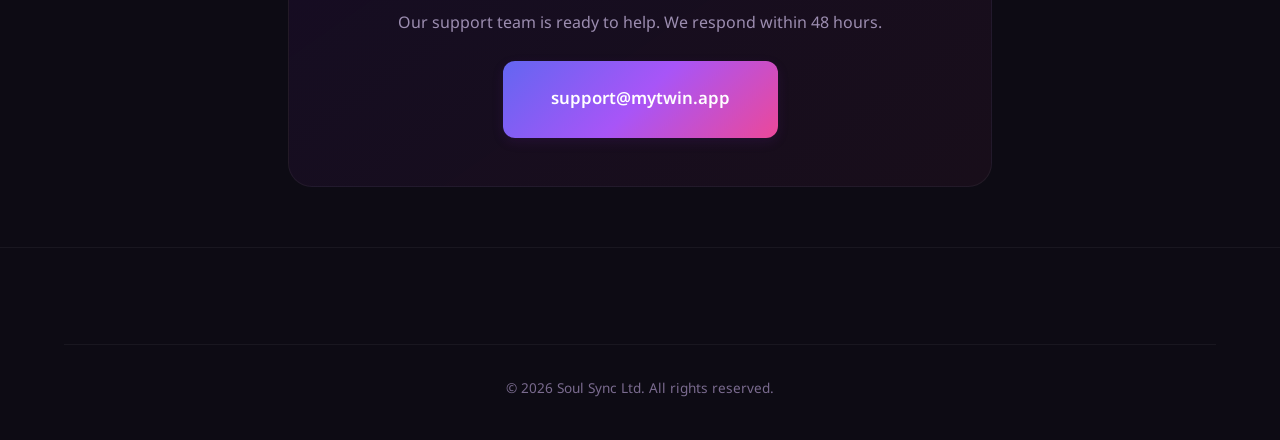
==== commit 1bc628e1: "Soul Sync.co v2" ====
--- a/help.html
+++ b/help.html
@@ -2,7 +2,8 @@
 <html lang="ar" dir="rtl">
 <head>
   <meta charset="UTF-8">
-  <meta name="viewport" content="width=device-width, initial-scale=1.0">
+  <meta name="viewport" content="width=device-width, initial-scale=1.0, maximum-scale=5.0">
+  <meta name="theme-color" content="#0D0B14">
   <title data-ar="المساعدة — Soul Sync" data-en="Help — Soul Sync">Help — Soul Sync</title>
   <link rel="preconnect" href="https://fonts.googleapis.com">
   <link rel="preconnect" href="https://fonts.gstatic.com" crossorigin>
--- a/css/style.css
+++ b/css/style.css
@@ -100,6 +100,7 @@
 img {
   max-width: 100%;
   height: auto;
+  display: block;
 }
 
 /* ===== Container ===== */
@@ -126,6 +127,8 @@
   border: none;
   position: relative;
   overflow: hidden;
+  text-align: center;
+  white-space: nowrap;
 }
 
 .btn::before {
@@ -201,6 +204,7 @@
 .btn-store svg {
   width: 32px;
   height: 32px;
+  flex-shrink: 0;
 }
 
 .btn-store .store-label {
@@ -227,8 +231,9 @@
 }
 
 .navbar.scrolled {
-  background: rgba(13, 11, 20, 0.9);
+  background: rgba(13, 11, 20, 0.95);
   backdrop-filter: blur(20px);
+  -webkit-backdrop-filter: blur(20px);
   border-bottom: 1px solid rgba(255,255,255,0.05);
 }
 
@@ -245,6 +250,7 @@
   display: flex;
   align-items: center;
   gap: var(--space-sm);
+  flex-shrink: 0;
 }
 
 .logo-icon {
@@ -274,6 +280,7 @@
   color: var(--gray-300);
   transition: color var(--transition-fast);
   position: relative;
+  white-space: nowrap;
 }
 
 .nav-link::after {
@@ -299,6 +306,7 @@
   display: flex;
   align-items: center;
   gap: var(--space-md);
+  flex-shrink: 0;
 }
 
 .mobile-toggle {
@@ -309,6 +317,7 @@
   border: none;
   cursor: pointer;
   padding: var(--space-sm);
+  z-index: 1001;
 }
 
 .mobile-toggle span {
@@ -382,6 +391,8 @@
   z-index: 1;
   text-align: center;
   max-width: 700px;
+  width: 100%;
+  padding: 0 var(--space-lg);
 }
 
 .hero-badge {
@@ -394,6 +405,8 @@
   border-radius: var(--radius-full);
   font-size: 0.85rem;
   margin-bottom: var(--space-xl);
+  flex-wrap: wrap;
+  justify-content: center;
 }
 
 .pulse-dot {
@@ -402,6 +415,7 @@
   background: var(--accent-green);
   border-radius: 50%;
   animation: pulse 2s infinite;
+  flex-shrink: 0;
 }
 
 @keyframes pulse {
@@ -454,10 +468,12 @@
   align-items: center;
   justify-content: center;
   gap: var(--space-xl);
+  flex-wrap: wrap;
 }
 
 .stat {
   text-align: center;
+  min-width: 80px;
 }
 
 .stat-num {
@@ -479,6 +495,7 @@
   width: 1px;
   height: 40px;
   background: rgba(255,255,255,0.1);
+  flex-shrink: 0;
 }
 
 .hero-visual {
@@ -583,6 +600,7 @@
 .section-header {
   text-align: center;
   margin-bottom: var(--space-3xl);
+  padding: 0 var(--space-md);
 }
 
 .section-badge {
@@ -601,6 +619,7 @@
   font-size: clamp(1.8rem, 4vw, 2.8rem);
   font-weight: 800;
   margin-bottom: var(--space-md);
+  line-height: 1.2;
 }
 
 .section-desc {
@@ -608,6 +627,7 @@
   color: var(--gray-400);
   max-width: 600px;
   margin: 0 auto;
+  line-height: 1.7;
 }
 
 /* ===== Product Section ===== */
@@ -620,6 +640,7 @@
   display: grid;
   grid-template-columns: repeat(3, 1fr);
   gap: var(--space-lg);
+  padding: 0 var(--space-lg);
 }
 
 .product-card {
@@ -650,6 +671,7 @@
   font-size: 1.2rem;
   font-weight: 700;
   margin-bottom: var(--space-sm);
+  line-height: 1.3;
 }
 
 .product-card p {
@@ -667,6 +689,7 @@
 .features-showcase {
   max-width: 900px;
   margin: 0 auto;
+  padding: 0 var(--space-lg);
 }
 
 .feature-tabs {
@@ -674,6 +697,7 @@
   gap: var(--space-sm);
   margin-bottom: var(--space-2xl);
   flex-wrap: wrap;
+  justify-content: center;
 }
 
 .feature-tab {
@@ -689,6 +713,7 @@
   font-size: 0.9rem;
   cursor: pointer;
   transition: all var(--transition-base);
+  white-space: nowrap;
 }
 
 .feature-tab:hover {
@@ -724,6 +749,7 @@
   font-size: 1.5rem;
   font-weight: 700;
   margin-bottom: var(--space-md);
+  line-height: 1.3;
 }
 
 .feature-text p {
@@ -748,6 +774,7 @@
   content: '✓';
   color: var(--accent-green);
   font-weight: 700;
+  flex-shrink: 0;
 }
 
 /* ===== Consciousness Section ===== */
@@ -758,6 +785,7 @@
 .layers-timeline {
   max-width: 700px;
   margin: 0 auto;
+  padding: 0 var(--space-lg);
 }
 
 .layer {
@@ -815,6 +843,7 @@
   font-size: 1.1rem;
   font-weight: 700;
   margin-bottom: var(--space-xs);
+  line-height: 1.3;
 }
 
 .layer-tier {
@@ -831,6 +860,7 @@
 .layer-info p {
   font-size: 0.9rem;
   color: var(--gray-400);
+  line-height: 1.6;
 }
 
 /* ===== Pricing Section ===== */
@@ -845,6 +875,8 @@
   gap: var(--space-lg);
   max-width: 1000px;
   margin: 0 auto;
+  padding: 0 var(--space-lg);
+  align-items: start;
 }
 
 .pricing-card {
@@ -881,6 +913,7 @@
   border-radius: var(--radius-full);
   font-size: 0.75rem;
   font-weight: 700;
+  white-space: nowrap;
 }
 
 .pricing-header {
@@ -974,6 +1007,7 @@
   margin-top: var(--space-2xl);
   color: var(--gray-500);
   font-size: 0.9rem;
+  padding: 0 var(--space-lg);
 }
 
 /* ===== About Section ===== */
@@ -986,6 +1020,7 @@
   grid-template-columns: 1fr 1fr;
   gap: var(--space-3xl);
   align-items: center;
+  padding: 0 var(--space-lg);
 }
 
 .about-visual {
@@ -1021,6 +1056,7 @@
 .about-card p {
   font-size: 0.9rem;
   color: var(--gray-400);
+  line-height: 1.6;
 }
 
 .about-content {
@@ -1041,10 +1077,12 @@
   padding: var(--space-xl) 0;
   border-top: 1px solid rgba(255,255,255,0.1);
   border-bottom: 1px solid rgba(255,255,255,0.1);
+  flex-wrap: wrap;
 }
 
 .about-stat {
   text-align: center;
+  min-width: 80px;
 }
 
 .about-stat-num {
@@ -1111,12 +1149,14 @@
   text-align: center;
   max-width: 600px;
   margin: 0 auto;
+  padding: 0 var(--space-lg);
 }
 
 .download-title {
   font-size: clamp(1.8rem, 4vw, 2.8rem);
   font-weight: 800;
   margin-bottom: var(--space-md);
+  line-height: 1.2;
 }
 
 .download-desc {
@@ -1150,6 +1190,7 @@
   grid-template-columns: 2fr 1fr 1fr 1fr;
   gap: var(--space-2xl);
   margin-bottom: var(--space-3xl);
+  padding: 0 var(--space-lg);
 }
 
 .footer-brand {
@@ -1195,6 +1236,8 @@
   text-align: center;
   padding-top: var(--space-xl);
   border-top: 1px solid rgba(255,255,255,0.05);
+  padding-left: var(--space-lg);
+  padding-right: var(--space-lg);
 }
 
 .footer-bottom p {
@@ -1208,7 +1251,528 @@
   color: var(--gray-600);
 }
 
-/* ===== Responsive ===== */
+/* ===== Scroll Animations ===== */
+.product-card,
+.pricing-card,
+.layer,
+.about-card,
+.help-card,
+.memory-layer-card {
+  opacity: 0;
+  transform: translateY(20px);
+  transition: opacity 0.6s ease, transform 0.6s ease;
+}
+
+.product-card.visible,
+.pricing-card.visible,
+.layer.visible,
+.about-card.visible,
+.help-card.visible,
+.memory-layer-card.visible {
+  opacity: 1;
+  transform: translateY(0);
+}
+
+/* Stagger delays */
+.product-card:nth-child(1) { transition-delay: 0s; }
+.product-card:nth-child(2) { transition-delay: 0.1s; }
+.product-card:nth-child(3) { transition-delay: 0.2s; }
+.product-card:nth-child(4) { transition-delay: 0.3s; }
+.product-card:nth-child(5) { transition-delay: 0.4s; }
+.product-card:nth-child(6) { transition-delay: 0.5s; }
+
+.pricing-card:nth-child(1) { transition-delay: 0s; }
+.pricing-card:nth-child(2) { transition-delay: 0.15s; }
+.pricing-card:nth-child(3) { transition-delay: 0.3s; }
+
+.layer:nth-child(1) { transition-delay: 0s; }
+.layer:nth-child(3) { transition-delay: 0.1s; }
+.layer:nth-child(5) { transition-delay: 0.2s; }
+.layer:nth-child(7) { transition-delay: 0.3s; }
+.layer:nth-child(9) { transition-delay: 0.4s; }
+
+/* ===== Legal Pages ===== */
+.legal-page {
+  padding: 120px 0 60px;
+  min-height: 100vh;
+}
+
+.legal-container {
+  max-width: 800px;
+  margin: 0 auto;
+  padding: 0 24px;
+}
+
+.legal-header {
+  text-align: center;
+  margin-bottom: 48px;
+}
+
+.legal-header h1 {
+  font-size: clamp(1.8rem, 4vw, 2.5rem);
+  font-weight: 800;
+  margin-bottom: 16px;
+  line-height: 1.2;
+}
+
+.legal-header p {
+  color: var(--gray-400);
+}
+
+.legal-section {
+  margin-bottom: 40px;
+}
+
+.legal-section h2 {
+  font-size: 1.3rem;
+  font-weight: 700;
+  margin-bottom: 16px;
+  color: var(--primary-300);
+  line-height: 1.3;
+}
+
+.legal-section p {
+  color: var(--gray-300);
+  line-height: 1.8;
+  margin-bottom: 12px;
+}
+
+.legal-section ul {
+  list-style: none;
+  padding: 0;
+}
+
+.legal-section li {
+  color: var(--gray-300);
+  padding: 8px 0;
+  padding-right: 24px;
+  position: relative;
+}
+
+.legal-section li::before {
+  content: '•';
+  color: var(--primary-400);
+  position: absolute;
+  right: 0;
+}
+
+.legal-badge {
+  display: inline-block;
+  background: rgba(107, 33, 168, 0.2);
+  padding: 4px 16px;
+  border-radius: 999px;
+  font-size: 0.8rem;
+  color: var(--primary-300);
+  margin-bottom: 24px;
+}
+
+.warning-box {
+  background: rgba(245, 158, 11, 0.1);
+  border: 1px solid rgba(245, 158, 11, 0.3);
+  border-radius: 12px;
+  padding: 20px;
+  margin: 24px 0;
+}
+
+.warning-box p {
+  color: var(--accent-amber);
+  margin: 0;
+  line-height: 1.7;
+}
+
+/* ===== Help Page ===== */
+.help-grid {
+  display: grid;
+  grid-template-columns: repeat(2, 1fr);
+  gap: var(--space-lg);
+  margin-top: var(--space-2xl);
+  padding: 0 var(--space-lg);
+}
+
+.help-card {
+  background: var(--gradient-card);
+  border: 1px solid rgba(255,255,255,0.05);
+  border-radius: var(--radius-xl);
+  padding: var(--space-xl);
+  transition: all var(--transition-base);
+}
+
+.help-card:hover {
+  border-color: rgba(168, 85, 247, 0.2);
+  box-shadow: var(--shadow-lg);
+}
+
+.help-icon {
+  font-size: 2rem;
+  margin-bottom: var(--space-md);
+}
+
+.help-card h3 {
+  font-size: 1.1rem;
+  font-weight: 700;
+  margin-bottom: var(--space-sm);
+  line-height: 1.3;
+}
+
+.help-card p {
+  font-size: 0.9rem;
+  color: var(--gray-400);
+  line-height: 1.6;
+}
+
+.help-card a {
+  color: var(--primary-300);
+  text-decoration: underline;
+  text-underline-offset: 2px;
+}
+
+.help-contact {
+  text-align: center;
+  margin-top: var(--space-3xl);
+  padding: var(--space-2xl);
+  background: var(--gradient-card);
+  border: 1px solid rgba(255,255,255,0.05);
+  border-radius: var(--radius-xl);
+  margin-left: var(--space-lg);
+  margin-right: var(--space-lg);
+}
+
+.help-contact h3 {
+  font-size: 1.3rem;
+  font-weight: 700;
+  margin-bottom: var(--space-md);
+}
+
+.help-contact p {
+  color: var(--gray-400);
+  margin-bottom: var(--space-lg);
+}
+
+/* ===== Language Switch ===== */
+.lang-switch {
+  position: fixed;
+  top: 80px;
+  left: 20px;
+  z-index: 1001;
+  display: flex;
+  align-items: center;
+  gap: 8px;
+  background: rgba(13, 11, 20, 0.8);
+  backdrop-filter: blur(10px);
+  -webkit-backdrop-filter: blur(10px);
+  padding: 6px 12px;
+  border-radius: var(--radius-full);
+  border: 1px solid rgba(255,255,255,0.1);
+}
+
+.lang-btn {
+  background: none;
+  border: none;
+  color: var(--gray-500);
+  font-family: var(--font-latin);
+  font-size: 0.8rem;
+  font-weight: 600;
+  cursor: pointer;
+  padding: 4px 8px;
+  border-radius: var(--radius-full);
+  transition: all var(--transition-fast);
+}
+
+.lang-btn:hover {
+  color: var(--white);
+}
+
+.lang-btn.active {
+  background: var(--gradient-primary);
+  color: var(--white);
+}
+
+.lang-divider {
+  color: var(--gray-600);
+  font-size: 0.7rem;
+}
+
+/* ===== Hero App Logo ===== */
+.hero-app-logo {
+  margin-bottom: var(--space-lg);
+  display: flex;
+  justify-content: center;
+}
+
+.app-logo-img {
+  width: 100px;
+  height: 100px;
+  border-radius: var(--radius-lg);
+  box-shadow: var(--shadow-glow);
+  object-fit: contain;
+}
+
+/* ===== Hero Slogan ===== */
+.hero-slogan {
+  font-size: clamp(1.2rem, 2.5vw, 1.8rem);
+  font-weight: 600;
+  color: var(--gray-200);
+  margin-bottom: var(--space-sm);
+}
+
+.hero-company-slogan {
+  font-size: 1rem;
+  font-weight: 500;
+  color: var(--primary-400);
+  margin-bottom: var(--space-md);
+  font-family: var(--font-latin);
+}
+
+/* ===== Logo Image ===== */
+.logo-img {
+  width: 40px;
+  height: 40px;
+  border-radius: 8px;
+  object-fit: contain;
+}
+
+/* ===== Consciousness Warning ===== */
+.consciousness-warning {
+  display: flex;
+  align-items: flex-start;
+  gap: var(--space-md);
+  background: rgba(245, 158, 11, 0.08);
+  border: 1px solid rgba(245, 158, 11, 0.25);
+  border-radius: var(--radius-lg);
+  padding: var(--space-lg);
+  margin-bottom: var(--space-3xl);
+  max-width: 700px;
+  margin-left: auto;
+  margin-right: auto;
+}
+
+.warning-icon {
+  font-size: 1.5rem;
+  flex-shrink: 0;
+}
+
+.consciousness-warning p {
+  color: var(--accent-amber);
+  font-size: 0.9rem;
+  line-height: 1.7;
+  margin: 0;
+}
+
+/* ===== Memory Layers Section ===== */
+.memory-layers {
+  padding: var(--space-4xl) 0;
+  background: linear-gradient(180deg, rgba(107, 33, 168, 0.05) 0%, transparent 100%);
+}
+
+.memory-diagram {
+  max-width: 600px;
+  margin: 0 auto;
+  display: flex;
+  flex-direction: column;
+  align-items: center;
+  gap: var(--space-md);
+  padding: 0 var(--space-lg);
+}
+
+.memory-layer-card {
+  width: 100%;
+  background: var(--gradient-card);
+  border: 1px solid rgba(255,255,255,0.05);
+  border-radius: var(--radius-xl);
+  padding: var(--space-xl);
+  text-align: center;
+  transition: all var(--transition-base);
+}
+
+.memory-layer-card:hover {
+  border-color: rgba(168, 85, 247, 0.2);
+  transform: translateY(-3px);
+  box-shadow: var(--shadow-md);
+}
+
+.memory-layer-card.highlight {
+  background: linear-gradient(145deg, rgba(107, 33, 168, 0.15) 0%, rgba(236, 72, 153, 0.08) 100%);
+  border-color: var(--primary-500);
+}
+
+.memory-icon {
+  font-size: 2.5rem;
+  margin-bottom: var(--space-sm);
+}
+
+.memory-layer-card h4 {
+  font-size: 1.2rem;
+  font-weight: 700;
+  margin-bottom: var(--space-sm);
+}
+
+.memory-layer-card p {
+  font-size: 0.9rem;
+  color: var(--gray-400);
+  line-height: 1.6;
+  margin-bottom: var(--space-sm);
+}
+
+.memory-duration {
+  display: inline-block;
+  background: rgba(107, 33, 168, 0.2);
+  padding: 4px 14px;
+  border-radius: var(--radius-full);
+  font-size: 0.8rem;
+  font-weight: 600;
+  color: var(--primary-300);
+}
+
+.memory-arrow {
+  font-size: 1.5rem;
+  color: var(--primary-400);
+  opacity: 0.5;
+}
+
+.memory-note {
+  text-align: center;
+  margin-top: var(--space-2xl);
+  padding: var(--space-lg);
+  background: rgba(16, 185, 129, 0.08);
+  border: 1px solid rgba(16, 185, 129, 0.2);
+  border-radius: var(--radius-lg);
+  max-width: 600px;
+  margin-left: auto;
+  margin-right: auto;
+}
+
+.memory-note p {
+  color: var(--accent-green);
+  font-size: 0.9rem;
+  margin: 0;
+  line-height: 1.6;
+}
+
+/* ===== About Section Updates ===== */
+.about-logo {
+  width: 120px;
+  margin-bottom: var(--space-md);
+  border-radius: var(--radius-md);
+  object-fit: contain;
+}
+
+.about-slogan {
+  font-family: var(--font-latin);
+  font-size: 1.3rem;
+  font-weight: 600;
+  color: var(--primary-400);
+  margin-bottom: var(--space-lg);
+}
+
+/* ===== Download Section Updates ===== */
+.download-logo {
+  width: 80px;
+  height: 80px;
+  border-radius: var(--radius-lg);
+  margin-bottom: var(--space-lg);
+  box-shadow: var(--shadow-glow);
+  object-fit: contain;
+  margin-left: auto;
+  margin-right: auto;
+}
+
+.download-slogan {
+  font-size: 1.1rem;
+  font-weight: 600;
+  color: var(--primary-400);
+  margin-bottom: var(--space-lg);
+  font-family: var(--font-latin);
+}
+
+/* ===== Footer Updates ===== */
+.footer-logo-img {
+  width: 50px;
+  height: 50px;
+  border-radius: 10px;
+  margin-bottom: var(--space-sm);
+  display: block;
+  object-fit: contain;
+}
+
+.footer-slogan {
+  font-family: var(--font-latin);
+  font-size: 0.95rem;
+  font-weight: 600;
+  color: var(--primary-400);
+  margin-top: var(--space-sm);
+}
+
+/* ===== Nav Link Active State ===== */
+.nav-link.active {
+  color: var(--white);
+}
+
+.nav-link.active::after {
+  width: 100%;
+}
+
+/* ===== Legal Pages - EN mode adjustments ===== */
+html[dir="ltr"] .legal-section li {
+  padding-right: 0;
+  padding-left: 24px;
+}
+
+html[dir="ltr"] .legal-section li::before {
+  right: auto;
+  left: 0;
+}
+
+html[dir="ltr"] .layer-connector {
+  margin-right: 0;
+  margin-left: 29px;
+}
+
+html[dir="ltr"] .about-grid {
+  direction: ltr;
+}
+
+html[dir="ltr"] .about-content {
+  direction: ltr;
+}
+
+html[dir="ltr"] .about-card:hover {
+  transform: translateX(10px);
+}
+
+html[dir="ltr"] .lang-switch {
+  left: auto;
+  right: 20px;
+}
+
+/* ===== GitHub Corner ===== */
+.github-corner {
+  position: fixed;
+  top: 0;
+  right: 0;
+  z-index: 1002;
+  width: 60px;
+  height: 60px;
+}
+
+html[dir="ltr"] .github-corner {
+  right: auto;
+  left: 0;
+  transform: scaleX(-1);
+}
+
+.github-corner svg {
+  fill: var(--primary-500);
+  color: var(--dark);
+  transition: fill var(--transition-base);
+}
+
+.github-corner:hover svg {
+  fill: var(--primary-400);
+}
+
+/* ============================================================
+   RESPONSIVE DESIGN - TABLET (max-width: 1024px)
+   ============================================================ */
 @media (max-width: 1024px) {
   .hero-visual {
     display: none;
@@ -1222,9 +1786,57 @@
     grid-column: span 2;
     grid-row: span 1;
   }
-}
-
+
+  .pricing-grid {
+    grid-template-columns: repeat(2, 1fr);
+    max-width: 700px;
+  }
+
+  .pricing-card.featured {
+    transform: scale(1.02);
+  }
+
+  .pricing-card.featured:hover {
+    transform: scale(1.02) translateY(-5px);
+  }
+
+  .pricing-card:nth-child(3) {
+    grid-column: span 2;
+    max-width: 350px;
+    margin: 0 auto;
+  }
+
+  .about-grid {
+    grid-template-columns: 1fr;
+    gap: var(--space-2xl);
+  }
+
+  .about-visual {
+    flex-direction: row;
+    justify-content: center;
+  }
+
+  .about-card {
+    flex: 1;
+    max-width: 300px;
+  }
+
+  .footer-grid {
+    grid-template-columns: 1fr 1fr;
+    gap: var(--space-xl);
+  }
+
+  .footer-brand {
+    grid-column: span 2;
+    max-width: 100%;
+  }
+}
+
+/* ============================================================
+   RESPONSIVE DESIGN - MOBILE (max-width: 768px)
+   ============================================================ */
 @media (max-width: 768px) {
+  /* Navigation */
   .nav-links {
     position: fixed;
     top: 0;
@@ -1237,6 +1849,8 @@
     padding: var(--space-4xl) var(--space-xl);
     transition: right var(--transition-base);
     z-index: 999;
+    gap: var(--space-lg);
+    overflow-y: auto;
   }
 
   .nav-links.active {
@@ -1245,7 +1859,6 @@
 
   .mobile-toggle {
     display: flex;
-    z-index: 1001;
   }
 
   .mobile-toggle.active span:nth-child(1) {
@@ -1260,13 +1873,30 @@
     transform: rotate(-45deg) translate(5px, -5px);
   }
 
+  /* Hero */
   .hero {
     padding: 100px 0 60px;
+    min-height: auto;
+  }
+
+  .hero-content {
+    padding: 0 var(--space-md);
+  }
+
+  .hero-badge {
+    font-size: 0.75rem;
+    padding: var(--space-xs) var(--space-md);
   }
 
   .hero-cta {
     flex-direction: column;
     align-items: center;
+    width: 100%;
+  }
+
+  .hero-cta .btn {
+    width: 100%;
+    max-width: 280px;
   }
 
   .hero-stats {
@@ -1278,51 +1908,49 @@
     display: none;
   }
 
+  .app-logo-img {
+    width: 70px;
+    height: 70px;
+  }
+
+  /* Product */
   .product-grid {
     grid-template-columns: 1fr;
+    padding: 0 var(--space-md);
   }
 
   .product-main {
     grid-column: span 1;
   }
 
+  .product-card {
+    padding: var(--space-lg);
+  }
+
+  /* Features */
   .feature-tabs {
-    justify-content: center;
-  }
-
-  .pricing-grid {
-    grid-template-columns: 1fr;
-    max-width: 400px;
-  }
-
-  .pricing-card.featured {
-    transform: none;
-    order: -1;
-  }
-
-  .pricing-card.featured:hover {
-    transform: translateY(-5px);
-  }
-
-  .about-grid {
-    grid-template-columns: 1fr;
-  }
-
-  .about-stats {
-    flex-direction: column;
-    gap: var(--space-lg);
-  }
-
-  .footer-grid {
-    grid-template-columns: 1fr 1fr;
-    gap: var(--space-xl);
-  }
-
-  .footer-brand {
-    grid-column: span 2;
-    max-width: 100%;
-  }
-
+    justify-content: flex-start;
+    overflow-x: auto;
+    padding-bottom: var(--space-sm);
+    -webkit-overflow-scrolling: touch;
+    scrollbar-width: none;
+  }
+
+  .feature-tabs::-webkit-scrollbar {
+    display: none;
+  }
+
+  .feature-tab {
+    flex-shrink: 0;
+    font-size: 0.85rem;
+    padding: var(--space-sm) var(--space-md);
+  }
+
+  .feature-content {
+    padding: var(--space-xl);
+  }
+
+  /* Consciousness */
   .layer {
     flex-direction: column;
     text-align: center;
@@ -1333,568 +1961,393 @@
     margin-right: 0;
     height: 30px;
   }
-}
-
+
+  /* Pricing */
+  .pricing-grid {
+    grid-template-columns: 1fr;
+    max-width: 400px;
+    padding: 0 var(--space-md);
+  }
+
+  .pricing-card.featured {
+    transform: none;
+    order: -1;
+  }
+
+  .pricing-card.featured:hover {
+    transform: translateY(-5px);
+  }
+
+  .pricing-card:nth-child(3) {
+    grid-column: span 1;
+    max-width: 100%;
+  }
+
+  .pricing-card {
+    padding: var(--space-xl);
+  }
+
+  .amount {
+    font-size: 2.5rem;
+  }
+
+  /* About */
+  .about-grid {
+    padding: 0 var(--space-md);
+  }
+
+  .about-visual {
+    flex-direction: column;
+  }
+
+  .about-card {
+    max-width: 100%;
+  }
+
+  .about-stats {
+    flex-direction: column;
+    gap: var(--space-lg);
+    align-items: center;
+  }
+
+  .about-logo {
+    width: 100px;
+  }
+
+  /* Download */
+  .download-buttons {
+    flex-direction: column;
+    align-items: center;
+  }
+
+  .download-buttons .btn-store {
+    width: 100%;
+    max-width: 280px;
+    justify-content: center;
+  }
+
+  /* Footer */
+  .footer-grid {
+    grid-template-columns: 1fr 1fr;
+    gap: var(--space-xl);
+    padding: 0 var(--space-md);
+  }
+
+  .footer-brand {
+    grid-column: span 2;
+  }
+
+  /* Help */
+  .help-grid {
+    grid-template-columns: 1fr;
+    padding: 0 var(--space-md);
+  }
+
+  .help-contact {
+    margin-left: var(--space-md);
+    margin-right: var(--space-md);
+  }
+
+  /* Memory */
+  .memory-diagram {
+    padding: 0 var(--space-md);
+  }
+
+  .memory-layer-card {
+    padding: var(--space-lg);
+  }
+
+  /* Language Switch */
+  .lang-switch {
+    top: 70px;
+    left: 10px;
+  }
+
+  html[dir="ltr"] .lang-switch {
+    left: auto;
+    right: 10px;
+  }
+
+  .hero-slogan {
+    font-size: 1.1rem;
+  }
+
+  .github-corner {
+    width: 45px;
+    height: 45px;
+  }
+
+  .consciousness-warning {
+    flex-direction: column;
+    text-align: center;
+    margin-left: var(--space-md);
+    margin-right: var(--space-md);
+  }
+}
+
+/* ============================================================
+   RESPONSIVE DESIGN - SMALL MOBILE (max-width: 480px)
+   ============================================================ */
 @media (max-width: 480px) {
   .container {
     padding: 0 var(--space-md);
   }
 
+  .nav-container {
+    padding: 0 var(--space-md);
+  }
+
+  .hero {
+    padding: 90px 0 40px;
+  }
+
+  .hero-title {
+    font-size: 2.2rem;
+  }
+
+  .hero-badge {
+    font-size: 0.7rem;
+  }
+
+  .hero-stats {
+    gap: var(--space-md);
+  }
+
+  .stat-num {
+    font-size: 1.5rem;
+  }
+
+  .stat-label {
+    font-size: 0.75rem;
+  }
+
+  .section-title {
+    font-size: 1.6rem;
+  }
+
+  .section-desc {
+    font-size: 0.95rem;
+  }
+
+  .product-card h3 {
+    font-size: 1.1rem;
+  }
+
+  .product-card p {
+    font-size: 0.85rem;
+  }
+
+  .feature-text h3 {
+    font-size: 1.2rem;
+  }
+
+  .feature-tab {
+    font-size: 0.8rem;
+    padding: var(--space-sm);
+  }
+
+  .feature-content {
+    padding: var(--space-lg);
+  }
+
+  .layer-ring {
+    width: 50px;
+    height: 50px;
+  }
+
+  .layer-core {
+    width: 14px;
+    height: 14px;
+  }
+
+  .pricing-card {
+    padding: var(--space-lg);
+  }
+
+  .pricing-header h3 {
+    font-size: 1.3rem;
+  }
+
+  .amount {
+    font-size: 2.2rem;
+  }
+
+  .pricing-features li {
+    font-size: 0.85rem;
+  }
+
+  .about-logo {
+    width: 80px;
+  }
+
+  .about-slogan {
+    font-size: 1.1rem;
+  }
+
+  .about-text {
+    font-size: 0.95rem;
+  }
+
+  .about-stat-num {
+    font-size: 1.5rem;
+  }
+
+  .download-logo {
+    width: 60px;
+    height: 60px;
+  }
+
+  .download-title {
+    font-size: 1.5rem;
+  }
+
+  .download-desc {
+    font-size: 0.95rem;
+  }
+
+  .btn-store {
+    padding: var(--space-sm) var(--space-lg);
+  }
+
+  .btn-store svg {
+    width: 24px;
+    height: 24px;
+  }
+
+  .btn-store .store-name {
+    font-size: 1rem;
+  }
+
   .footer-grid {
     grid-template-columns: 1fr;
+    gap: var(--space-xl);
   }
 
   .footer-brand {
     grid-column: span 1;
   }
 
-  .download-buttons {
-    flex-direction: column;
-    align-items: center;
-  }
-}
-
-/* ===== Scroll Animations ===== */
-.product-card,
-.pricing-card,
-.layer,
-.about-card {
-  opacity: 0;
-  transform: translateY(20px);
-  transition: opacity 0.6s ease, transform 0.6s ease;
-}
-
-.product-card.visible,
-.pricing-card.visible,
-.layer.visible,
-.about-card.visible {
-  opacity: 1;
-  transform: translateY(0);
-}
-
-/* Stagger delays */
-.product-card:nth-child(1) { transition-delay: 0s; }
-.product-card:nth-child(2) { transition-delay: 0.1s; }
-.product-card:nth-child(3) { transition-delay: 0.2s; }
-.product-card:nth-child(4) { transition-delay: 0.3s; }
-.product-card:nth-child(5) { transition-delay: 0.4s; }
-.product-card:nth-child(6) { transition-delay: 0.5s; }
-
-.pricing-card:nth-child(1) { transition-delay: 0s; }
-.pricing-card:nth-child(2) { transition-delay: 0.15s; }
-.pricing-card:nth-child(3) { transition-delay: 0.3s; }
-
-.layer:nth-child(1) { transition-delay: 0s; }
-.layer:nth-child(3) { transition-delay: 0.1s; }
-.layer:nth-child(5) { transition-delay: 0.2s; }
-.layer:nth-child(7) { transition-delay: 0.3s; }
-.layer:nth-child(9) { transition-delay: 0.4s; }
-
-/* ===== Legal Pages ===== */
-.legal-page {
-  padding: 120px 0 60px;
-  min-height: 100vh;
-}
-
-.legal-container {
-  max-width: 800px;
-  margin: 0 auto;
-  padding: 0 24px;
-}
-
-.legal-header {
-  text-align: center;
-  margin-bottom: 48px;
-}
-
-.legal-header h1 {
-  font-size: 2.5rem;
-  font-weight: 800;
-  margin-bottom: 16px;
-}
-
-.legal-header p {
-  color: var(--gray-400);
-}
-
-.legal-section {
-  margin-bottom: 40px;
-}
-
-.legal-section h2 {
-  font-size: 1.3rem;
-  font-weight: 700;
-  margin-bottom: 16px;
-  color: var(--primary-300);
-}
-
-.legal-section p {
-  color: var(--gray-300);
-  line-height: 1.8;
-  margin-bottom: 12px;
-}
-
-.legal-section ul {
-  list-style: none;
-  padding: 0;
-}
-
-.legal-section li {
-  color: var(--gray-300);
-  padding: 8px 0;
-  padding-right: 24px;
-  position: relative;
-}
-
-.legal-section li::before {
-  content: '•';
-  color: var(--primary-400);
-  position: absolute;
-  right: 0;
-}
-
-.legal-badge {
-  display: inline-block;
-  background: rgba(107, 33, 168, 0.2);
-  padding: 4px 16px;
-  border-radius: 999px;
-  font-size: 0.8rem;
-  color: var(--primary-300);
-  margin-bottom: 24px;
-}
-
-.warning-box {
-  background: rgba(245, 158, 11, 0.1);
-  border: 1px solid rgba(245, 158, 11, 0.3);
-  border-radius: 12px;
-  padding: 20px;
-  margin: 24px 0;
-}
-
-.warning-box p {
-  color: var(--accent-amber);
-  margin: 0;
-}
-
-/* ===== Help Page ===== */
-.help-grid {
-  display: grid;
-  grid-template-columns: repeat(2, 1fr);
-  gap: var(--space-lg);
-  margin-top: var(--space-2xl);
-}
-
-.help-card {
-  background: var(--gradient-card);
-  border: 1px solid rgba(255,255,255,0.05);
-  border-radius: var(--radius-xl);
-  padding: var(--space-xl);
-  transition: all var(--transition-base);
-}
-
-.help-card:hover {
-  border-color: rgba(168, 85, 247, 0.2);
-  box-shadow: var(--shadow-lg);
-}
-
-.help-icon {
-  font-size: 2rem;
-  margin-bottom: var(--space-md);
-}
-
-.help-card h3 {
-  font-size: 1.1rem;
-  font-weight: 700;
-  margin-bottom: var(--space-sm);
-}
-
-.help-card p {
-  font-size: 0.9rem;
-  color: var(--gray-400);
-  line-height: 1.6;
-}
-
-.help-card a {
-  color: var(--primary-300);
-  text-decoration: underline;
-  text-underline-offset: 2px;
-}
-
-.help-contact {
-  text-align: center;
-  margin-top: var(--space-3xl);
-  padding: var(--space-2xl);
-  background: var(--gradient-card);
-  border: 1px solid rgba(255,255,255,0.05);
-  border-radius: var(--radius-xl);
-}
-
-.help-contact h3 {
-  font-size: 1.3rem;
-  font-weight: 700;
-  margin-bottom: var(--space-md);
-}
-
-.help-contact p {
-  color: var(--gray-400);
-  margin-bottom: var(--space-lg);
-}
-
-@media (max-width: 768px) {
-  .help-grid {
-    grid-template-columns: 1fr;
-  }
-}
-
-/* ===== Language Switch ===== */
-.lang-switch {
-  position: fixed;
-  top: 80px;
-  left: 20px;
-  z-index: 1001;
-  display: flex;
-  align-items: center;
-  gap: 8px;
-  background: rgba(13, 11, 20, 0.8);
-  backdrop-filter: blur(10px);
-  padding: 6px 12px;
-  border-radius: var(--radius-full);
-  border: 1px solid rgba(255,255,255,0.1);
-}
-
-.lang-btn {
-  background: none;
-  border: none;
-  color: var(--gray-500);
-  font-family: var(--font-latin);
-  font-size: 0.8rem;
-  font-weight: 600;
-  cursor: pointer;
-  padding: 4px 8px;
-  border-radius: var(--radius-full);
-  transition: all var(--transition-fast);
-}
-
-.lang-btn:hover {
-  color: var(--white);
-}
-
-.lang-btn.active {
-  background: var(--gradient-primary);
-  color: var(--white);
-}
-
-.lang-divider {
-  color: var(--gray-600);
-  font-size: 0.7rem;
-}
-
-/* ===== Hero App Logo ===== */
-.hero-app-logo {
-  margin-bottom: var(--space-lg);
-}
-
-.app-logo-img {
-  width: 100px;
-  height: 100px;
-  border-radius: var(--radius-lg);
-  box-shadow: var(--shadow-glow);
-}
-
-/* ===== Hero Slogan ===== */
-.hero-slogan {
-  font-size: clamp(1.2rem, 2.5vw, 1.8rem);
-  font-weight: 600;
-  color: var(--gray-200);
-  margin-bottom: var(--space-sm);
-}
-
-.hero-company-slogan {
-  font-size: 1rem;
-  font-weight: 500;
-  color: var(--primary-400);
-  margin-bottom: var(--space-md);
-  font-family: var(--font-latin);
-}
-
-/* ===== Logo Image ===== */
-.logo-img {
-  width: 40px;
-  height: 40px;
-  border-radius: 8px;
-  object-fit: contain;
-}
-
-/* ===== Consciousness Warning ===== */
-.consciousness-warning {
-  display: flex;
-  align-items: flex-start;
-  gap: var(--space-md);
-  background: rgba(245, 158, 11, 0.08);
-  border: 1px solid rgba(245, 158, 11, 0.25);
-  border-radius: var(--radius-lg);
-  padding: var(--space-lg);
-  margin-bottom: var(--space-3xl);
-  max-width: 700px;
-  margin-left: auto;
-  margin-right: auto;
-}
-
-.warning-icon {
-  font-size: 1.5rem;
-  flex-shrink: 0;
-}
-
-.consciousness-warning p {
-  color: var(--accent-amber);
-  font-size: 0.9rem;
-  line-height: 1.7;
-  margin: 0;
-}
-
-/* ===== Memory Layers Section ===== */
-.memory-layers {
-  padding: var(--space-4xl) 0;
-  background: linear-gradient(180deg, rgba(107, 33, 168, 0.05) 0%, transparent 100%);
-}
-
-.memory-diagram {
-  max-width: 600px;
-  margin: 0 auto;
-  display: flex;
-  flex-direction: column;
-  align-items: center;
-  gap: var(--space-md);
-}
-
-.memory-layer-card {
-  width: 100%;
-  background: var(--gradient-card);
-  border: 1px solid rgba(255,255,255,0.05);
-  border-radius: var(--radius-xl);
-  padding: var(--space-xl);
-  text-align: center;
-  transition: all var(--transition-base);
-}
-
-.memory-layer-card:hover {
-  border-color: rgba(168, 85, 247, 0.2);
-  transform: translateY(-3px);
-  box-shadow: var(--shadow-md);
-}
-
-.memory-layer-card.highlight {
-  background: linear-gradient(145deg, rgba(107, 33, 168, 0.15) 0%, rgba(236, 72, 153, 0.08) 100%);
-  border-color: var(--primary-500);
-}
-
-.memory-icon {
-  font-size: 2.5rem;
-  margin-bottom: var(--space-sm);
-}
-
-.memory-layer-card h4 {
-  font-size: 1.2rem;
-  font-weight: 700;
-  margin-bottom: var(--space-sm);
-}
-
-.memory-layer-card p {
-  font-size: 0.9rem;
-  color: var(--gray-400);
-  line-height: 1.6;
-  margin-bottom: var(--space-sm);
-}
-
-.memory-duration {
-  display: inline-block;
-  background: rgba(107, 33, 168, 0.2);
-  padding: 4px 14px;
-  border-radius: var(--radius-full);
-  font-size: 0.8rem;
-  font-weight: 600;
-  color: var(--primary-300);
-}
-
-.memory-arrow {
-  font-size: 1.5rem;
-  color: var(--primary-400);
-  opacity: 0.5;
-}
-
-.memory-note {
-  text-align: center;
-  margin-top: var(--space-2xl);
-  padding: var(--space-lg);
-  background: rgba(16, 185, 129, 0.08);
-  border: 1px solid rgba(16, 185, 129, 0.2);
-  border-radius: var(--radius-lg);
-  max-width: 600px;
-  margin-left: auto;
-  margin-right: auto;
-}
-
-.memory-note p {
-  color: var(--accent-green);
-  font-size: 0.9rem;
-  margin: 0;
-}
-
-/* ===== About Section Updates ===== */
-.about-logo {
-  width: 120px;
-  margin-bottom: var(--space-md);
-  border-radius: var(--radius-md);
-}
-
-.about-slogan {
-  font-family: var(--font-latin);
-  font-size: 1.3rem;
-  font-weight: 600;
-  color: var(--primary-400);
-  margin-bottom: var(--space-lg);
-}
-
-/* ===== Download Section Updates ===== */
-.download-logo {
-  width: 80px;
-  height: 80px;
-  border-radius: var(--radius-lg);
-  margin-bottom: var(--space-lg);
-  box-shadow: var(--shadow-glow);
-}
-
-.download-slogan {
-  font-size: 1.1rem;
-  font-weight: 600;
-  color: var(--primary-400);
-  margin-bottom: var(--space-lg);
-  font-family: var(--font-latin);
-}
-
-/* ===== Footer Updates ===== */
-.footer-logo-img {
-  width: 50px;
-  height: 50px;
-  border-radius: 10px;
-  margin-bottom: var(--space-sm);
-  display: block;
-}
-
-.footer-slogan {
-  font-family: var(--font-latin);
-  font-size: 0.95rem;
-  font-weight: 600;
-  color: var(--primary-400);
-  margin-top: var(--space-sm);
-}
-
-/* ===== Nav Link Active State ===== */
-.nav-link.active {
-  color: var(--white);
-}
-
-.nav-link.active::after {
-  width: 100%;
-}
-
-/* ===== Legal Pages - EN mode adjustments ===== */
-html[dir="ltr"] .legal-section li {
-  padding-right: 0;
-  padding-left: 24px;
-}
-
-html[dir="ltr"] .legal-section li::before {
-  right: auto;
-  left: 0;
-}
-
-html[dir="ltr"] .layer-connector {
-  margin-right: 0;
-  margin-left: 29px;
-}
-
-html[dir="ltr"] .about-grid {
-  direction: ltr;
-}
-
-html[dir="ltr"] .about-content {
-  direction: ltr;
-}
-
-html[dir="ltr"] .about-card:hover {
-  transform: translateX(10px);
-}
-
-html[dir="ltr"] .lang-switch {
-  left: auto;
-  right: 20px;
-}
-
-/* ===== GitHub Corner ===== */
-.github-corner {
-  position: fixed;
-  top: 0;
-  right: 0;
-  z-index: 1002;
-  width: 60px;
-  height: 60px;
-}
-
-html[dir="ltr"] .github-corner {
-  right: auto;
-  left: 0;
-  transform: scaleX(-1);
-}
-
-.github-corner svg {
-  fill: var(--primary-500);
-  color: var(--dark);
-  transition: fill var(--transition-base);
-}
-
-.github-corner:hover svg {
-  fill: var(--primary-400);
-}
-
-/* ===== Responsive: Language Switch ===== */
-@media (max-width: 768px) {
-  .lang-switch {
-    top: 70px;
-    left: 10px;
-  }
-
-  html[dir="ltr"] .lang-switch {
-    left: auto;
-    right: 10px;
-  }
-
-  .app-logo-img {
-    width: 70px;
-    height: 70px;
-  }
-
-  .hero-slogan {
+  .footer-links {
+    text-align: center;
+  }
+
+  .footer-bottom p {
+    font-size: 0.75rem;
+  }
+
+  .footer-disclaimer {
+    font-size: 0.7rem;
+  }
+
+  .legal-container {
+    padding: 0 16px;
+  }
+
+  .legal-header h1 {
+    font-size: 1.6rem;
+  }
+
+  .legal-section h2 {
     font-size: 1.1rem;
   }
 
-  .memory-diagram {
-    max-width: 100%;
-  }
-
-  .github-corner {
-    width: 45px;
-    height: 45px;
-  }
-}
-
-@media (max-width: 480px) {
+  .legal-section p,
+  .legal-section li {
+    font-size: 0.9rem;
+  }
+
+  .help-card {
+    padding: var(--space-lg);
+  }
+
+  .help-card h3 {
+    font-size: 1rem;
+  }
+
+  .help-card p {
+    font-size: 0.85rem;
+  }
+
+  .memory-layer-card {
+    padding: var(--space-lg);
+  }
+
+  .memory-layer-card h4 {
+    font-size: 1.05rem;
+  }
+
+  .memory-layer-card p {
+    font-size: 0.85rem;
+  }
+
   .lang-switch {
     top: 65px;
-  }
-
-  .consciousness-warning {
-    flex-direction: column;
-    text-align: center;
-  }
-}
+    padding: 4px 8px;
+  }
+
+  .lang-btn {
+    font-size: 0.75rem;
+    padding: 3px 6px;
+  }
+}
+
+/* ============================================================
+   RESPONSIVE DESIGN - LARGE SCREENS (min-width: 1400px)
+   ============================================================ */
+@media (min-width: 1400px) {
+  .container,
+  .nav-container {
+    max-width: 1320px;
+  }
+
+  .hero-visual {
+    display: block;
+    right: 8%;
+  }
+
+  .phone-mockup {
+    width: 300px;
+    height: 600px;
+  }
+}
+
+/* ============================================================
+   RESPONSIVE DESIGN - LANDSCAPE MOBILE
+   ============================================================ */
+@media (max-height: 500px) and (orientation: landscape) {
+  .hero {
+    min-height: auto;
+    padding: 80px 0 40px;
+  }
+
+  .hero-stats {
+    margin-top: var(--space-xl);
+  }
+
+  .app-logo-img {
+    width: 50px;
+    height: 50px;
+  }
+}
+
+/* ===== Print Styles ===== */
+@media print {
+  .navbar,
+  .lang-switch,
+  .hero-bg,
+  .hero-visual,
+  .mobile-toggle,
+  .github-corner {
+    display: none !important;
+  }
+
+  body {
+    background: white;
+    color: black;
+  }
+
+  .hero {
+    min-height: auto;
+    padding: 40px 0;
+  }
+}
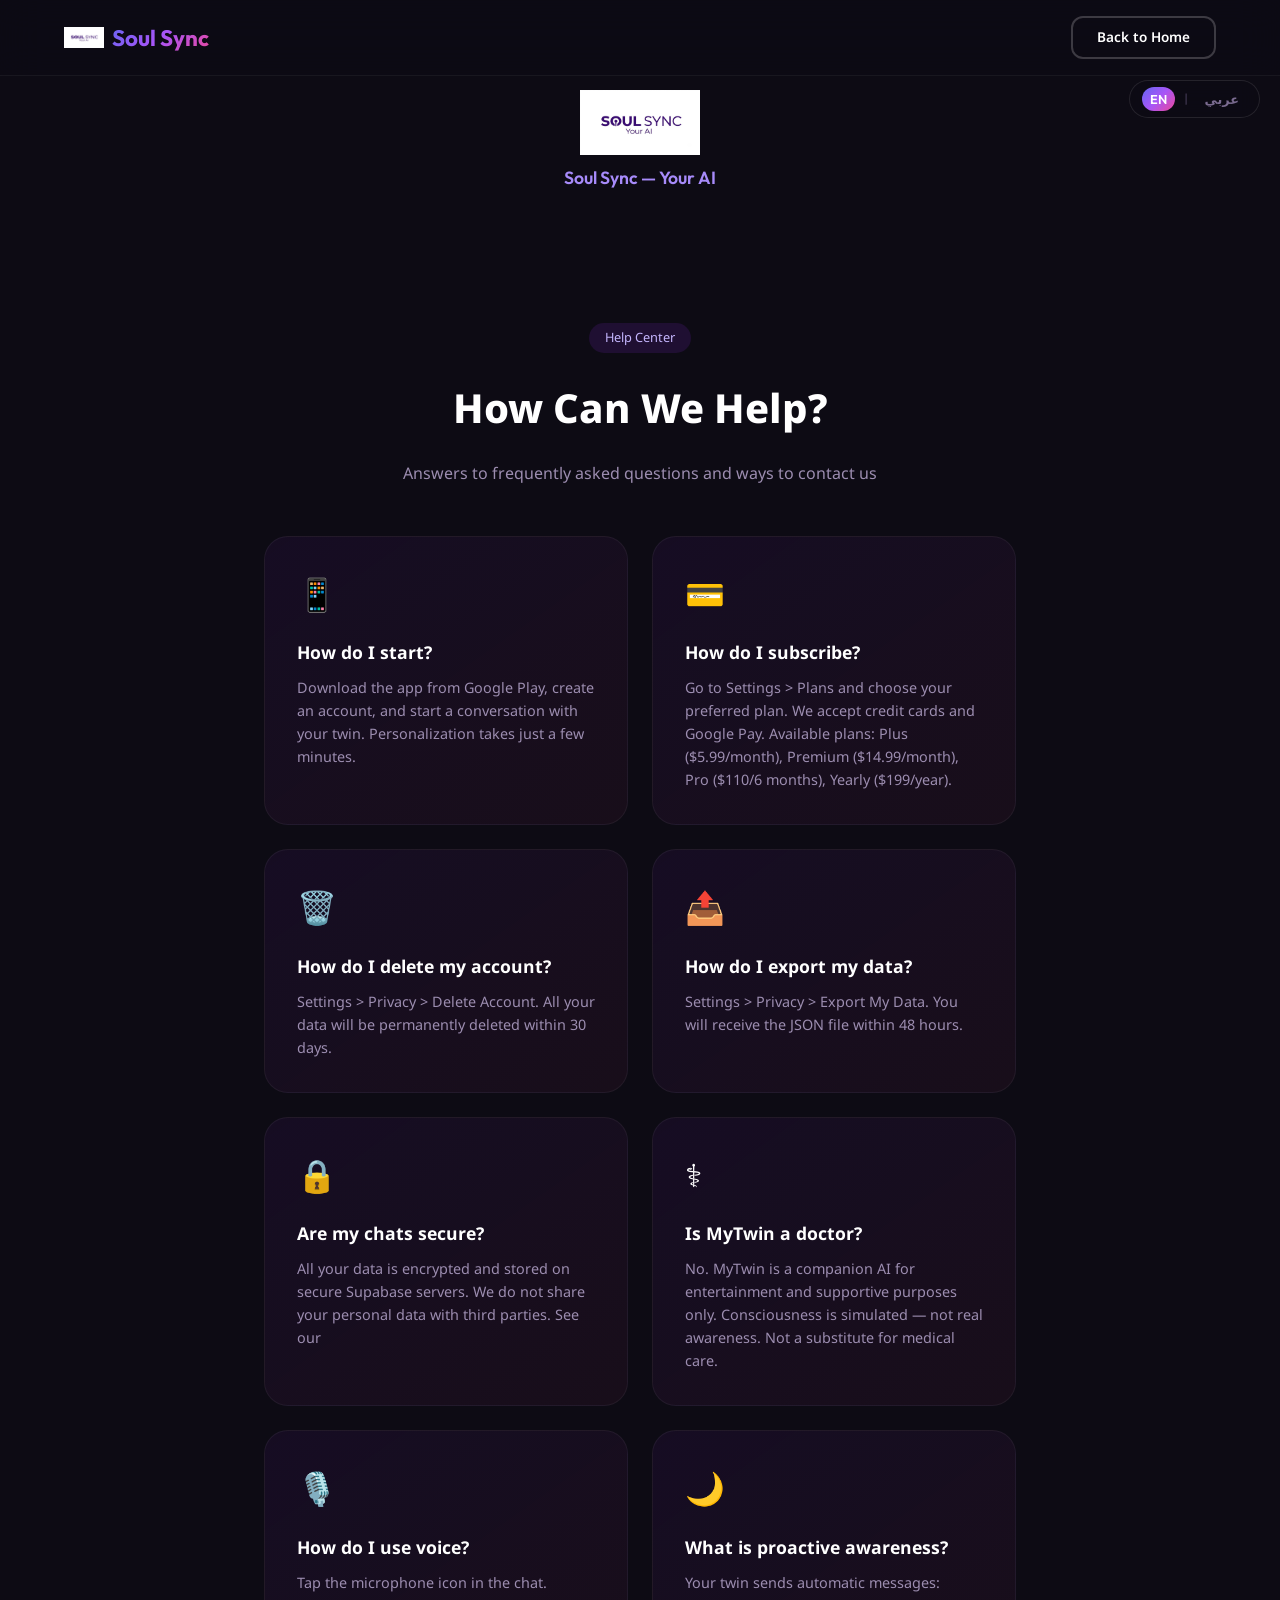
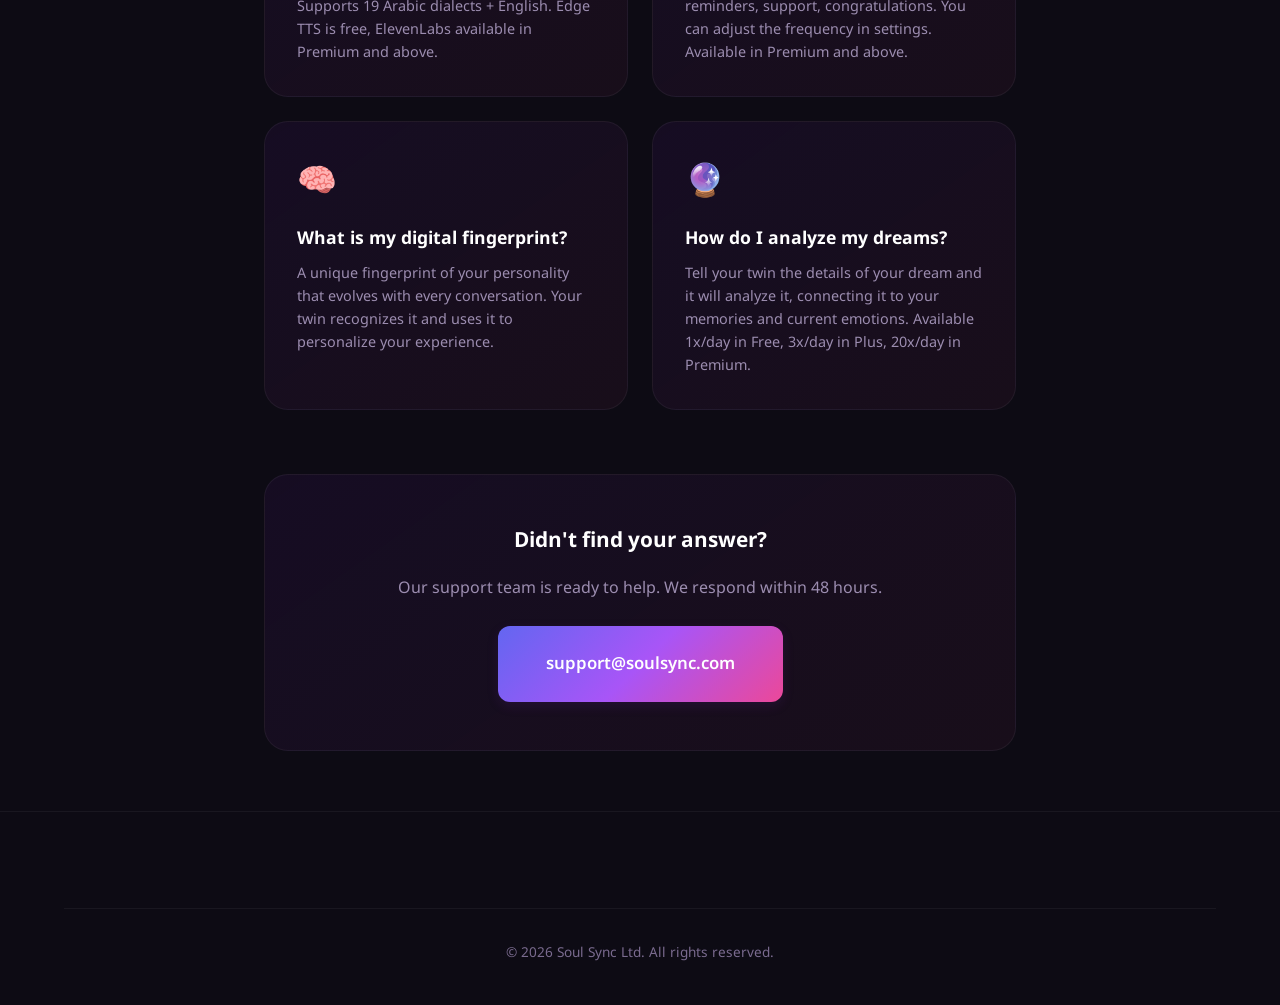
==== commit d73ec3b6: "SOULSYNC V.0.3" ====
--- a/help.html
+++ b/help.html
@@ -2,98 +2,115 @@
 <html lang="ar" dir="rtl">
 <head>
   <meta charset="UTF-8">
-  <meta name="viewport" content="width=device-width, initial-scale=1.0, maximum-scale=5.0">
-  <meta name="theme-color" content="#0D0B14">
-  <title data-ar="المساعدة — Soul Sync" data-en="Help — Soul Sync">Help — Soul Sync</title>
-  <link rel="preconnect" href="https://fonts.googleapis.com">
-  <link rel="preconnect" href="https://fonts.gstatic.com" crossorigin>
-  <link href="https://fonts.googleapis.com/css2?family=Noto+Sans+Arabic:wght@300;400;500;600;700;800&family=Outfit:wght@300;400;500;600;700;800&family=Inter:wght@300;400;500;600;700;800&display=swap" rel="stylesheet">
-  <link rel="stylesheet" href="css/style.css">
-</head>
-<body>
-  <div class="lang-switch" id="langSwitch">
-    <button class="lang-btn" data-lang="en">EN</button>
-    <span class="lang-divider">|</span>
-    <button class="lang-btn" data-lang="ar">عربي</button>
-  </div>
+    <meta name="viewport" content="width=device-width, initial-scale=1.0">
+      <title data-ar="المساعدة — Soul Sync" data-en="Help — Soul Sync">Help — Soul Sync</title>
+        <link rel="preconnect" href="https://fonts.googleapis.com">
+          <link rel="preconnect" href="https://fonts.gstatic.com" crossorigin>
+            <link href="https://fonts.googleapis.com/css2?family=Noto+Sans+Arabic:wght@300;400;500;600;700;800&family=Outfit:wght@300;400;500;600;700;800&family=Inter:wght@300;400;500;600;700;800&display=swap" rel="stylesheet">
+              <link rel="stylesheet" href="css/style.css">
+              </head>
+              <body>
+                <div class="lang-switch" id="langSwitch">
+                    <button class="lang-btn" data-lang="en">EN</button>
+                        <span class="lang-divider">|</span>
+                            <button class="lang-btn" data-lang="ar">عربي</button>
+                              </div>
 
-  <nav class="navbar scrolled">
-    <div class="nav-container">
-      <a href="index.html" class="logo">
-        <img src="assets/soulsync-logo.png" alt="Soul Sync" class="logo-img">
-        <span class="logo-text">Soul Sync</span>
-      </a>
-      <a href="index.html" class="btn btn-sm btn-outline" data-ar="العودة للرئيسية" data-en="Back to Home">Back to Home</a>
-    </div>
-  </nav>
+                                <nav class="navbar scrolled">
+                                    <div class="nav-container">
+                                          <a href="index.html" class="logo">
+                                                  <img src="assets/soulsync-logo.png" alt="Soul Sync" class="logo-img">
+                                                          <span class="logo-text">Soul Sync</span>
+                                                                </a>
+                                                                      <a href="index.html" class="btn btn-sm btn-outline" data-ar="العودة للرئيسية" data-en="Back to Home">Back to Home</a>
+                                                                          </div>
+                                                                            </nav>
 
-  <main class="legal-page">
-    <div class="legal-container">
-      <div class="legal-header">
-        <span class="legal-badge" data-ar="المساعدة" data-en="Help Center">Help Center</span>
-        <h1 data-ar="كيف يمكننا مساعدتك؟" data-en="How Can We Help?">How Can We Help?</h1>
-        <p data-ar="إجابات على الأسئلة الشائعة وطرق التواصل معنا" data-en="Answers to frequently asked questions and ways to contact us">Answers to frequently asked questions and ways to contact us</p>
-      </div>
+                                                                              <!-- Company Logo Banner -->
+                                                                                <div class="company-logo-banner legal-banner">
+                                                                                    <div class="container">
+                                                                                          <img src="assets/soulsync-logo.png" alt="Soul Sync" class="company-logo-img">
+                                                                                                <p class="company-slogan" data-ar="Soul Sync — Your AI" data-en="Soul Sync — Your AI">Soul Sync — Your AI</p>
+                                                                                                    </div>
+                                                                                                      </div>
 
-      <div class="help-grid">
-        <div class="help-card">
-          <div class="help-icon">📱</div>
-          <h3 data-ar="كيف أبدأ؟" data-en="How do I start?">How do I start?</h3>
-          <p data-ar="حمل التطبيق من Google Play، أنشئ حساباً، وابدأ محادثة مع توأمك. يستغرق التخصيص بضع دقائق فقط." data-en="Download the app from Google Play, create an account, and start a conversation with your twin. Personalization takes just a few minutes.">Download the app from Google Play, create an account, and start a conversation with your twin. Personalization takes just a few minutes.</p>
-        </div>
-        <div class="help-card">
-          <div class="help-icon">💳</div>
-          <h3 data-ar="كيف أشترك؟" data-en="How do I subscribe?">How do I subscribe?</h3>
-          <p data-ar="اذهب إلى الإعدادات > الباقات واختر الباقة المناسبة. نقبل بطاقات الائتمان والدفع عبر Google Pay." data-en="Go to Settings > Plans and choose your preferred plan. We accept credit cards and Google Pay.">Go to Settings > Plans and choose your preferred plan. We accept credit cards and Google Pay.</p>
-        </div>
-        <div class="help-card">
-          <div class="help-icon">🗑️</div>
-          <h3 data-ar="كيف أحذف حسابي؟" data-en="How do I delete my account?">How do I delete my account?</h3>
-          <p data-ar="الإعدادات > الخصوصية > حذف الحساب. سيتم حذف جميع بياناتك نهائياً خلال 30 يوماً." data-en="Settings > Privacy > Delete Account. All your data will be permanently deleted within 30 days.">Settings > Privacy > Delete Account. All your data will be permanently deleted within 30 days.</p>
-        </div>
-        <div class="help-card">
-          <div class="help-icon">📤</div>
-          <h3 data-ar="كيف أصدر بياناتي؟" data-en="How do I export my data?">How do I export my data?</h3>
-          <p data-ar="الإعدادات > الخصوصية > تصدير بياناتي. ستصلك الملف بصيغة JSON خلال 48 ساعة." data-en="Settings > Privacy > Export My Data. You will receive the JSON file within 48 hours.">Settings > Privacy > Export My Data. You will receive the JSON file within 48 hours.</p>
-        </div>
-        <div class="help-card">
-          <div class="help-icon">🔒</div>
-          <h3 data-ar="هل محادثاتي آمنة؟" data-en="Are my chats secure?">Are my chats secure?</h3>
-          <p data-ar="نستخدم تشفير TLS وAES-256. لكننا لا نقدم تشفيراً من طرف إلى طرف. اطلع على" data-en="We use TLS and AES-256 encryption. However, we do not offer end-to-end encryption. See our">We use TLS and AES-256 encryption. However, we do not offer end-to-end encryption. See our <a href="privacy.html" data-ar="سياسة الخصوصية" data-en="Privacy Policy">Privacy Policy</a>.</p>
-        </div>
-        <div class="help-card">
-          <div class="help-icon">⚕️</div>
-          <h3 data-ar="هل MyTwin طبيب؟" data-en="Is MyTwin a doctor?">Is MyTwin a doctor?</h3>
-          <p data-ar="لا. MyTwin هو رفيق ذكي للأغراض الترفيهية والداعمة فقط. الوعي مُحاكى — ليس وعياً حقيقياً. ليس بديلاً عن الرعاية الطبية." data-en="No. MyTwin is a companion AI for entertainment and supportive purposes only. Consciousness is simulated — not real awareness. Not a substitute for medical care.">No. MyTwin is a companion AI for entertainment and supportive purposes only. Consciousness is simulated — not real awareness. Not a substitute for medical care.</p>
-        </div>
-        <div class="help-card">
-          <div class="help-icon">🎙️</div>
-          <h3 data-ar="كيف أستخدم الصوت؟" data-en="How do I use voice?">How do I use voice?</h3>
-          <p data-ar="اضغط على أيقونة الميكروفون في المحادثة. يدعم 19 لهجة عربية + الإنجليزية." data-en="Tap the microphone icon in the chat. Supports 19 Arabic dialects + English.">Tap the microphone icon in the chat. Supports 19 Arabic dialects + English.</p>
-        </div>
-        <div class="help-card">
-          <div class="help-icon">🌙</div>
-          <h3 data-ar="ما هو الوعي الاستباقي؟" data-en="What is proactive awareness?">What is proactive awareness?</h3>
-          <p data-ar="توأمك يرسل رسائل تلقائية: تذكيرات، دعم، تهاني. يمكنك ضبط التردد من الإعدادات." data-en="Your twin sends automatic messages: reminders, support, congratulations. You can adjust the frequency in settings.">Your twin sends automatic messages: reminders, support, congratulations. You can adjust the frequency in settings.</p>
-        </div>
-      </div>
+                                                                                                        <main class="legal-page">
+                                                                                                            <div class="legal-container">
+                                                                                                                  <div class="legal-header">
+                                                                                                                          <span class="legal-badge" data-ar="المساعدة" data-en="Help Center">Help Center</span>
+                                                                                                                                  <h1 data-ar="كيف يمكننا مساعدتك؟" data-en="How Can We Help?">How Can We Help?</h1>
+                                                                                                                                          <p data-ar="إجابات على الأسئلة الشائعة وطرق التواصل معنا" data-en="Answers to frequently asked questions and ways to contact us">Answers to frequently asked questions and ways to contact us</p>
+                                                                                                                                                </div>
 
-      <div class="help-contact">
-        <h3 data-ar="لم تجد إجابتك؟" data-en="Didn't find your answer?">Didn't find your answer?</h3>
-        <p data-ar="فريق الدعم جاهز لمساعدتك. نرد خلال 48 ساعة." data-en="Our support team is ready to help. We respond within 48 hours.">Our support team is ready to help. We respond within 48 hours.</p>
-        <a href="mailto:support@mytwin.app" class="btn btn-primary btn-lg">support@mytwin.app</a>
-      </div>
-    </div>
-  </main>
+                                                                                                                                                      <div class="help-grid">
+                                                                                                                                                              <div class="help-card">
+                                                                                                                                                                        <div class="help-icon">📱</div>
+                                                                                                                                                                                  <h3 data-ar="كيف أبدأ؟" data-en="How do I start?">How do I start?</h3>
+                                                                                                                                                                                            <p data-ar="حمل التطبيق من Google Play، أنشئ حساباً، وابدأ محادثة مع توأمك. يستغرق التخصيص بضع دقائق فقط." data-en="Download the app from Google Play, create an account, and start a conversation with your twin. Personalization takes just a few minutes.">Download the app from Google Play, create an account, and start a conversation with your twin. Personalization takes just a few minutes.</p>
+                                                                                                                                                                                                    </div>
+                                                                                                                                                                                                            <div class="help-card">
+                                                                                                                                                                                                                      <div class="help-icon">💳</div>
+                                                                                                                                                                                                                                <h3 data-ar="كيف أشترك؟" data-en="How do I subscribe?">How do I subscribe?</h3>
+                                                                                                                                                                                                                                          <p data-ar="اذهب إلى الإعدادات > الباقات واختر الباقة المناسبة. نقبل بطاقات الائتمان والدفع عبر Google Pay. الباقات المتاحة: Plus ($5.99/شهر)، Premium ($14.99/شهر)، Pro ($110/6 أشهر)، Yearly ($199/سنة)." data-en="Go to Settings > Plans and choose your preferred plan. We accept credit cards and Google Pay. Available plans: Plus ($5.99/month), Premium ($14.99/month), Pro ($110/6 months), Yearly ($199/year).">Go to Settings > Plans and choose your preferred plan. We accept credit cards and Google Pay. Available plans: Plus ($5.99/month), Premium ($14.99/month), Pro ($110/6 months), Yearly ($199/year).</p>
+                                                                                                                                                                                                                                                  </div>
+                                                                                                                                                                                                                                                          <div class="help-card">
+                                                                                                                                                                                                                                                                    <div class="help-icon">🗑️</div>
+                                                                                                                                                                                                                                                                              <h3 data-ar="كيف أحذف حسابي؟" data-en="How do I delete my account?">How do I delete my account?</h3>
+                                                                                                                                                                                                                                                                                        <p data-ar="الإعدادات > الخصوصية > حذف الحساب. سيتم حذف جميع بياناتك نهائياً خلال 30 يوماً." data-en="Settings > Privacy > Delete Account. All your data will be permanently deleted within 30 days.">Settings > Privacy > Delete Account. All your data will be permanently deleted within 30 days.</p>
+                                                                                                                                                                                                                                                                                                </div>
+                                                                                                                                                                                                                                                                                                        <div class="help-card">
+                                                                                                                                                                                                                                                                                                                  <div class="help-icon">📤</div>
+                                                                                                                                                                                                                                                                                                                            <h3 data-ar="كيف أصدر بياناتي؟" data-en="How do I export my data?">How do I export my data?</h3>
+                                                                                                                                                                                                                                                                                                                                      <p data-ar="الإعدادات > الخصوصية > تصدير بياناتي. ستصلك الملف بصيغة JSON خلال 48 ساعة." data-en="Settings > Privacy > Export My Data. You will receive the JSON file within 48 hours.">Settings > Privacy > Export My Data. You will receive the JSON file within 48 hours.</p>
+                                                                                                                                                                                                                                                                                                                                              </div>
+                                                                                                                                                                                                                                                                                                                                                      <div class="help-card">
+                                                                                                                                                                                                                                                                                                                                                                <div class="help-icon">🔒</div>
+                                                                                                                                                                                                                                                                                                                                                                          <h3 data-ar="هل محادثاتي آمنة؟" data-en="Are my chats secure?">Are my chats secure?</h3>
+                                                                                                                                                                                                                                                                                                                                                                                    <p data-ar="جميع بياناتك مشفرة ومخزنة على خوادم Supabase الآمنة. لا نشارك بياناتك الشخصية مع أي طرف ثالث. اطلع على" data-en="All your data is encrypted and stored on secure Supabase servers. We do not share your personal data with third parties. See our">All your data is encrypted and stored on secure Supabase servers. We do not share your personal data with third parties. See our <a href="privacy.html" data-ar="سياسة الخصوصية" data-en="Privacy Policy">Privacy Policy</a>.</p>
+                                                                                                                                                                                                                                                                                                                                                                                            </div>
+                                                                                                                                                                                                                                                                                                                                                                                                    <div class="help-card">
+                                                                                                                                                                                                                                                                                                                                                                                                              <div class="help-icon">⚕️</div>
+                                                                                                                                                                                                                                                                                                                                                                                                                        <h3 data-ar="هل MyTwin طبيب؟" data-en="Is MyTwin a doctor?">Is MyTwin a doctor?</h3>
+                                                                                                                                                                                                                                                                                                                                                                                                                                  <p data-ar="لا. MyTwin هو رفيق ذكي للأغراض الترفيهية والداعمة فقط. الوعي مُحاكى — ليس وعياً حقيقياً. ليس بديلاً عن الرعاية الطبية." data-en="No. MyTwin is a companion AI for entertainment and supportive purposes only. Consciousness is simulated — not real awareness. Not a substitute for medical care.">No. MyTwin is a companion AI for entertainment and supportive purposes only. Consciousness is simulated — not real awareness. Not a substitute for medical care.</p>
+                                                                                                                                                                                                                                                                                                                                                                                                                                          </div>
+                                                                                                                                                                                                                                                                                                                                                                                                                                                  <div class="help-card">
+                                                                                                                                                                                                                                                                                                                                                                                                                                                            <div class="help-icon">🎙️</div>
+                                                                                                                                                                                                                                                                                                                                                                                                                                                                      <h3 data-ar="كيف أستخدم الصوت؟" data-en="How do I use voice?">How do I use voice?</h3>
+                                                                                                                                                                                                                                                                                                                                                                                                                                                                                <p data-ar="اضغط على أيقونة الميكروفون في المحادثة. يدعم 19 لهجة عربية + الإنجليزية. Edge TTS مجاني، ElevenLabs متاح في Premium وما فوق." data-en="Tap the microphone icon in the chat. Supports 19 Arabic dialects + English. Edge TTS is free, ElevenLabs available in Premium and above.">Tap the microphone icon in the chat. Supports 19 Arabic dialects + English. Edge TTS is free, ElevenLabs available in Premium and above.</p>
+                                                                                                                                                                                                                                                                                                                                                                                                                                                                                        </div>
+                                                                                                                                                                                                                                                                                                                                                                                                                                                                                                <div class="help-card">
+                                                                                                                                                                                                                                                                                                                                                                                                                                                                                                          <div class="help-icon">🌙</div>
+                                                                                                                                                                                                                                                                                                                                                                                                                                                                                                                    <h3 data-ar="ما هو الوعي الاستباقي؟" data-en="What is proactive awareness?">What is proactive awareness?</h3>
+                                                                                                                                                                                                                                                                                                                                                                                                                                                                                                                              <p data-ar="توأمك يرسل رسائل تلقائية: تذكيرات، دعم، تهاني. يمكنك ضبط التردد من الإعدادات. متاح في Premium وما فوق." data-en="Your twin sends automatic messages: reminders, support, congratulations. You can adjust the frequency in settings. Available in Premium and above.">Your twin sends automatic messages: reminders, support, congratulations. You can adjust the frequency in settings. Available in Premium and above.</p>
+                                                                                                                                                                                                                                                                                                                                                                                                                                                                                                                                      </div>
+                                                                                                                                                                                                                                                                                                                                                                                                                                                                                                                                              <div class="help-card">
+                                                                                                                                                                                                                                                                                                                                                                                                                                                                                                                                                        <div class="help-icon">🧠</div>
+                                                                                                                                                                                                                                                                                                                                                                                                                                                                                                                                                                  <h3 data-ar="ما هي بصمتي الرقمية؟" data-en="What is my digital fingerprint?">What is my digital fingerprint?</h3>
+                                                                                                                                                                                                                                                                                                                                                                                                                                                                                                                                                                            <p data-ar="بصمة فريدة لشخصيتك تتطور مع كل محادثة. يتعرف عليها توأمك ويستخدمها لتخصيص تجربتك." data-en="A unique fingerprint of your personality that evolves with every conversation. Your twin recognizes it and uses it to personalize your experience.">A unique fingerprint of your personality that evolves with every conversation. Your twin recognizes it and uses it to personalize your experience.</p>
+                                                                                                                                                                                                                                                                                                                                                                                                                                                                                                                                                                                    </div>
+                                                                                                                                                                                                                                                                                                                                                                                                                                                                                                                                                                                            <div class="help-card">
+                                                                                                                                                                                                                                                                                                                                                                                                                                                                                                                                                                                                      <div class="help-icon">🔮</div>
+                                                                                                                                                                                                                                                                                                                                                                                                                                                                                                                                                                                                                <h3 data-ar="كيف أحلل أحلامي؟" data-en="How do I analyze my dreams?">How do I analyze my dreams?</h3>
+                                                                                                                                                                                                                                                                                                                                                                                                                                                                                                                                                                                                                          <p data-ar="أخبر توأمك بتفاصيل حلمك وسيحلله ويربطه بذكرياتك ومشاعرك الحالية. متاح 1x/يوم في Free، 3x/يوم في Plus، 20x/يوم في Premium." data-en="Tell your twin the details of your dream and it will analyze it, connecting it to your memories and current emotions. Available 1x/day in Free, 3x/day in Plus, 20x/day in Premium.">Tell your twin the details of your dream and it will analyze it, connecting it to your memories and current emotions. Available 1x/day in Free, 3x/day in Plus, 20x/day in Premium.</p>
+                                                                                                                                                                                                                                                                                                                                                                                                                                                                                                                                                                                                                                  </div>
+                                                                                                                                                                                                                                                                                                                                                                                                                                                                                                                                                                                                                                        </div>
 
-  <footer class="footer">
-    <div class="container">
-      <div class="footer-bottom">
-        <p>© 2026 Soul Sync Ltd. <span data-ar="جميع الحقوق محفوظة." data-en="All rights reserved.">All rights reserved.</span></p>
-      </div>
-    </div>
-  </footer>
+                                                                                                                                                                                                                                                                                                                                                                                                                                                                                                                                                                                                                                              <div class="help-contact">
+                                                                                                                                                                                                                                                                                                                                                                                                                                                                                                                                                                                                                                                      <h3 data-ar="لم تجد إجابتك؟" data-en="Didn't find your answer?">Didn't find your answer?</h3>
+                                                                                                                                                                                                                                                                                                                                                                                                                                                                                                                                                                                                                                                              <p data-ar="فريق الدعم جاهز لمساعدتك. نرد خلال 48 ساعة." data-en="Our support team is ready to help. We respond within 48 hours.">Our support team is ready to help. We respond within 48 hours.</p>
+                                                                                                                                                                                                                                                                                                                                                                                                                                                                                                                                                                                                                                                                      <a href="mailto:support@soulsync.com" class="btn btn-primary btn-lg">support@soulsync.com</a>
+                                                                                                                                                                                                                                                                                                                                                                                                                                                                                                                                                                                                                                                                            </div>
+                                                                                                                                                                                                                                                                                                                                                                                                                                                                                                                                                                                                                                                                                </div>
+                                                                                                                                                                                                                                                                                                                                                                                                                                                                                                                                                                                                                                                                                  </main>
 
-  <script src="js/main.js"></script>
-</body>
-</html>+                                                                                                                                                                                                                                                                                                                                                                                                                                                                                                                                                                                                                                                                                    <footer class="footer">
+                                                                                                                                                                                                                                                                                                                                                                                                                                                                                                                                                                                                                                                                                        <div class="container">
+                                                                                                                                                                                                                                                                                                                                                                                                                                                                                                                                                                                                                                                                                              <div class="footer-bottom">
+                                                                                                                                                                                                                                                                                                                                                                                                                                                                                                                                                                                                                                                                                                      <p>© 2026 Soul Sync Ltd. <span data-ar="جميع الحقوق محفوظة." data-en="All rights reserved.">All rights reserved.</span></p>
+                                                                                                                                                                                                                                                                                                                                                                                                                                                                                                                                                                                                                                                                                                            </div>
+                                                                                                                                                                                                                                                                                                                                                                                                                                                                                                                                                                                                                                                                                                                </div>
+                                                                                                                                                                                                                                                                                                                                                                                                                                                                                                                                                                                                                                                                                                                  </footer>
+
+                                                                                                                                                                                                                                                                                                                                                                                                                                                                                                                                                                                                                                                                                                                    <script src="js/main.js"></script>
+                                                                                                                                                                                                                                                                                                                                                                                                                                                                                                                                                                                                                                                                                                                    </body>
+                                                                                                                                                                                                                                                                                                                                                                                                                                                                                                                                                                                                                                                                                                                    </html>
--- a/css/style.css
+++ b/css/style.css
@@ -100,7 +100,6 @@
 img {
   max-width: 100%;
   height: auto;
-  display: block;
 }
 
 /* ===== Container ===== */
@@ -127,8 +126,6 @@
   border: none;
   position: relative;
   overflow: hidden;
-  text-align: center;
-  white-space: nowrap;
 }
 
 .btn::before {
@@ -204,7 +201,6 @@
 .btn-store svg {
   width: 32px;
   height: 32px;
-  flex-shrink: 0;
 }
 
 .btn-store .store-label {
@@ -231,9 +227,8 @@
 }
 
 .navbar.scrolled {
-  background: rgba(13, 11, 20, 0.95);
+  background: rgba(13, 11, 20, 0.9);
   backdrop-filter: blur(20px);
-  -webkit-backdrop-filter: blur(20px);
   border-bottom: 1px solid rgba(255,255,255,0.05);
 }
 
@@ -250,7 +245,6 @@
   display: flex;
   align-items: center;
   gap: var(--space-sm);
-  flex-shrink: 0;
 }
 
 .logo-icon {
@@ -280,7 +274,6 @@
   color: var(--gray-300);
   transition: color var(--transition-fast);
   position: relative;
-  white-space: nowrap;
 }
 
 .nav-link::after {
@@ -306,7 +299,6 @@
   display: flex;
   align-items: center;
   gap: var(--space-md);
-  flex-shrink: 0;
 }
 
 .mobile-toggle {
@@ -317,7 +309,6 @@
   border: none;
   cursor: pointer;
   padding: var(--space-sm);
-  z-index: 1001;
 }
 
 .mobile-toggle span {
@@ -391,8 +382,6 @@
   z-index: 1;
   text-align: center;
   max-width: 700px;
-  width: 100%;
-  padding: 0 var(--space-lg);
 }
 
 .hero-badge {
@@ -405,8 +394,6 @@
   border-radius: var(--radius-full);
   font-size: 0.85rem;
   margin-bottom: var(--space-xl);
-  flex-wrap: wrap;
-  justify-content: center;
 }
 
 .pulse-dot {
@@ -415,7 +402,6 @@
   background: var(--accent-green);
   border-radius: 50%;
   animation: pulse 2s infinite;
-  flex-shrink: 0;
 }
 
 @keyframes pulse {
@@ -468,12 +454,10 @@
   align-items: center;
   justify-content: center;
   gap: var(--space-xl);
-  flex-wrap: wrap;
 }
 
 .stat {
   text-align: center;
-  min-width: 80px;
 }
 
 .stat-num {
@@ -495,7 +479,6 @@
   width: 1px;
   height: 40px;
   background: rgba(255,255,255,0.1);
-  flex-shrink: 0;
 }
 
 .hero-visual {
@@ -600,7 +583,6 @@
 .section-header {
   text-align: center;
   margin-bottom: var(--space-3xl);
-  padding: 0 var(--space-md);
 }
 
 .section-badge {
@@ -619,7 +601,6 @@
   font-size: clamp(1.8rem, 4vw, 2.8rem);
   font-weight: 800;
   margin-bottom: var(--space-md);
-  line-height: 1.2;
 }
 
 .section-desc {
@@ -627,7 +608,6 @@
   color: var(--gray-400);
   max-width: 600px;
   margin: 0 auto;
-  line-height: 1.7;
 }
 
 /* ===== Product Section ===== */
@@ -640,7 +620,6 @@
   display: grid;
   grid-template-columns: repeat(3, 1fr);
   gap: var(--space-lg);
-  padding: 0 var(--space-lg);
 }
 
 .product-card {
@@ -671,7 +650,6 @@
   font-size: 1.2rem;
   font-weight: 700;
   margin-bottom: var(--space-sm);
-  line-height: 1.3;
 }
 
 .product-card p {
@@ -689,7 +667,6 @@
 .features-showcase {
   max-width: 900px;
   margin: 0 auto;
-  padding: 0 var(--space-lg);
 }
 
 .feature-tabs {
@@ -697,7 +674,6 @@
   gap: var(--space-sm);
   margin-bottom: var(--space-2xl);
   flex-wrap: wrap;
-  justify-content: center;
 }
 
 .feature-tab {
@@ -713,7 +689,6 @@
   font-size: 0.9rem;
   cursor: pointer;
   transition: all var(--transition-base);
-  white-space: nowrap;
 }
 
 .feature-tab:hover {
@@ -749,7 +724,6 @@
   font-size: 1.5rem;
   font-weight: 700;
   margin-bottom: var(--space-md);
-  line-height: 1.3;
 }
 
 .feature-text p {
@@ -774,7 +748,6 @@
   content: '✓';
   color: var(--accent-green);
   font-weight: 700;
-  flex-shrink: 0;
 }
 
 /* ===== Consciousness Section ===== */
@@ -785,7 +758,6 @@
 .layers-timeline {
   max-width: 700px;
   margin: 0 auto;
-  padding: 0 var(--space-lg);
 }
 
 .layer {
@@ -843,7 +815,6 @@
   font-size: 1.1rem;
   font-weight: 700;
   margin-bottom: var(--space-xs);
-  line-height: 1.3;
 }
 
 .layer-tier {
@@ -860,7 +831,6 @@
 .layer-info p {
   font-size: 0.9rem;
   color: var(--gray-400);
-  line-height: 1.6;
 }
 
 /* ===== Pricing Section ===== */
@@ -875,8 +845,6 @@
   gap: var(--space-lg);
   max-width: 1000px;
   margin: 0 auto;
-  padding: 0 var(--space-lg);
-  align-items: start;
 }
 
 .pricing-card {
@@ -913,7 +881,6 @@
   border-radius: var(--radius-full);
   font-size: 0.75rem;
   font-weight: 700;
-  white-space: nowrap;
 }
 
 .pricing-header {
@@ -1007,7 +974,6 @@
   margin-top: var(--space-2xl);
   color: var(--gray-500);
   font-size: 0.9rem;
-  padding: 0 var(--space-lg);
 }
 
 /* ===== About Section ===== */
@@ -1020,7 +986,6 @@
   grid-template-columns: 1fr 1fr;
   gap: var(--space-3xl);
   align-items: center;
-  padding: 0 var(--space-lg);
 }
 
 .about-visual {
@@ -1056,7 +1021,6 @@
 .about-card p {
   font-size: 0.9rem;
   color: var(--gray-400);
-  line-height: 1.6;
 }
 
 .about-content {
@@ -1077,12 +1041,10 @@
   padding: var(--space-xl) 0;
   border-top: 1px solid rgba(255,255,255,0.1);
   border-bottom: 1px solid rgba(255,255,255,0.1);
-  flex-wrap: wrap;
 }
 
 .about-stat {
   text-align: center;
-  min-width: 80px;
 }
 
 .about-stat-num {
@@ -1149,14 +1111,12 @@
   text-align: center;
   max-width: 600px;
   margin: 0 auto;
-  padding: 0 var(--space-lg);
 }
 
 .download-title {
   font-size: clamp(1.8rem, 4vw, 2.8rem);
   font-weight: 800;
   margin-bottom: var(--space-md);
-  line-height: 1.2;
 }
 
 .download-desc {
@@ -1190,7 +1150,6 @@
   grid-template-columns: 2fr 1fr 1fr 1fr;
   gap: var(--space-2xl);
   margin-bottom: var(--space-3xl);
-  padding: 0 var(--space-lg);
 }
 
 .footer-brand {
@@ -1236,8 +1195,6 @@
   text-align: center;
   padding-top: var(--space-xl);
   border-top: 1px solid rgba(255,255,255,0.05);
-  padding-left: var(--space-lg);
-  padding-right: var(--space-lg);
 }
 
 .footer-bottom p {
@@ -1251,528 +1208,7 @@
   color: var(--gray-600);
 }
 
-/* ===== Scroll Animations ===== */
-.product-card,
-.pricing-card,
-.layer,
-.about-card,
-.help-card,
-.memory-layer-card {
-  opacity: 0;
-  transform: translateY(20px);
-  transition: opacity 0.6s ease, transform 0.6s ease;
-}
-
-.product-card.visible,
-.pricing-card.visible,
-.layer.visible,
-.about-card.visible,
-.help-card.visible,
-.memory-layer-card.visible {
-  opacity: 1;
-  transform: translateY(0);
-}
-
-/* Stagger delays */
-.product-card:nth-child(1) { transition-delay: 0s; }
-.product-card:nth-child(2) { transition-delay: 0.1s; }
-.product-card:nth-child(3) { transition-delay: 0.2s; }
-.product-card:nth-child(4) { transition-delay: 0.3s; }
-.product-card:nth-child(5) { transition-delay: 0.4s; }
-.product-card:nth-child(6) { transition-delay: 0.5s; }
-
-.pricing-card:nth-child(1) { transition-delay: 0s; }
-.pricing-card:nth-child(2) { transition-delay: 0.15s; }
-.pricing-card:nth-child(3) { transition-delay: 0.3s; }
-
-.layer:nth-child(1) { transition-delay: 0s; }
-.layer:nth-child(3) { transition-delay: 0.1s; }
-.layer:nth-child(5) { transition-delay: 0.2s; }
-.layer:nth-child(7) { transition-delay: 0.3s; }
-.layer:nth-child(9) { transition-delay: 0.4s; }
-
-/* ===== Legal Pages ===== */
-.legal-page {
-  padding: 120px 0 60px;
-  min-height: 100vh;
-}
-
-.legal-container {
-  max-width: 800px;
-  margin: 0 auto;
-  padding: 0 24px;
-}
-
-.legal-header {
-  text-align: center;
-  margin-bottom: 48px;
-}
-
-.legal-header h1 {
-  font-size: clamp(1.8rem, 4vw, 2.5rem);
-  font-weight: 800;
-  margin-bottom: 16px;
-  line-height: 1.2;
-}
-
-.legal-header p {
-  color: var(--gray-400);
-}
-
-.legal-section {
-  margin-bottom: 40px;
-}
-
-.legal-section h2 {
-  font-size: 1.3rem;
-  font-weight: 700;
-  margin-bottom: 16px;
-  color: var(--primary-300);
-  line-height: 1.3;
-}
-
-.legal-section p {
-  color: var(--gray-300);
-  line-height: 1.8;
-  margin-bottom: 12px;
-}
-
-.legal-section ul {
-  list-style: none;
-  padding: 0;
-}
-
-.legal-section li {
-  color: var(--gray-300);
-  padding: 8px 0;
-  padding-right: 24px;
-  position: relative;
-}
-
-.legal-section li::before {
-  content: '•';
-  color: var(--primary-400);
-  position: absolute;
-  right: 0;
-}
-
-.legal-badge {
-  display: inline-block;
-  background: rgba(107, 33, 168, 0.2);
-  padding: 4px 16px;
-  border-radius: 999px;
-  font-size: 0.8rem;
-  color: var(--primary-300);
-  margin-bottom: 24px;
-}
-
-.warning-box {
-  background: rgba(245, 158, 11, 0.1);
-  border: 1px solid rgba(245, 158, 11, 0.3);
-  border-radius: 12px;
-  padding: 20px;
-  margin: 24px 0;
-}
-
-.warning-box p {
-  color: var(--accent-amber);
-  margin: 0;
-  line-height: 1.7;
-}
-
-/* ===== Help Page ===== */
-.help-grid {
-  display: grid;
-  grid-template-columns: repeat(2, 1fr);
-  gap: var(--space-lg);
-  margin-top: var(--space-2xl);
-  padding: 0 var(--space-lg);
-}
-
-.help-card {
-  background: var(--gradient-card);
-  border: 1px solid rgba(255,255,255,0.05);
-  border-radius: var(--radius-xl);
-  padding: var(--space-xl);
-  transition: all var(--transition-base);
-}
-
-.help-card:hover {
-  border-color: rgba(168, 85, 247, 0.2);
-  box-shadow: var(--shadow-lg);
-}
-
-.help-icon {
-  font-size: 2rem;
-  margin-bottom: var(--space-md);
-}
-
-.help-card h3 {
-  font-size: 1.1rem;
-  font-weight: 700;
-  margin-bottom: var(--space-sm);
-  line-height: 1.3;
-}
-
-.help-card p {
-  font-size: 0.9rem;
-  color: var(--gray-400);
-  line-height: 1.6;
-}
-
-.help-card a {
-  color: var(--primary-300);
-  text-decoration: underline;
-  text-underline-offset: 2px;
-}
-
-.help-contact {
-  text-align: center;
-  margin-top: var(--space-3xl);
-  padding: var(--space-2xl);
-  background: var(--gradient-card);
-  border: 1px solid rgba(255,255,255,0.05);
-  border-radius: var(--radius-xl);
-  margin-left: var(--space-lg);
-  margin-right: var(--space-lg);
-}
-
-.help-contact h3 {
-  font-size: 1.3rem;
-  font-weight: 700;
-  margin-bottom: var(--space-md);
-}
-
-.help-contact p {
-  color: var(--gray-400);
-  margin-bottom: var(--space-lg);
-}
-
-/* ===== Language Switch ===== */
-.lang-switch {
-  position: fixed;
-  top: 80px;
-  left: 20px;
-  z-index: 1001;
-  display: flex;
-  align-items: center;
-  gap: 8px;
-  background: rgba(13, 11, 20, 0.8);
-  backdrop-filter: blur(10px);
-  -webkit-backdrop-filter: blur(10px);
-  padding: 6px 12px;
-  border-radius: var(--radius-full);
-  border: 1px solid rgba(255,255,255,0.1);
-}
-
-.lang-btn {
-  background: none;
-  border: none;
-  color: var(--gray-500);
-  font-family: var(--font-latin);
-  font-size: 0.8rem;
-  font-weight: 600;
-  cursor: pointer;
-  padding: 4px 8px;
-  border-radius: var(--radius-full);
-  transition: all var(--transition-fast);
-}
-
-.lang-btn:hover {
-  color: var(--white);
-}
-
-.lang-btn.active {
-  background: var(--gradient-primary);
-  color: var(--white);
-}
-
-.lang-divider {
-  color: var(--gray-600);
-  font-size: 0.7rem;
-}
-
-/* ===== Hero App Logo ===== */
-.hero-app-logo {
-  margin-bottom: var(--space-lg);
-  display: flex;
-  justify-content: center;
-}
-
-.app-logo-img {
-  width: 100px;
-  height: 100px;
-  border-radius: var(--radius-lg);
-  box-shadow: var(--shadow-glow);
-  object-fit: contain;
-}
-
-/* ===== Hero Slogan ===== */
-.hero-slogan {
-  font-size: clamp(1.2rem, 2.5vw, 1.8rem);
-  font-weight: 600;
-  color: var(--gray-200);
-  margin-bottom: var(--space-sm);
-}
-
-.hero-company-slogan {
-  font-size: 1rem;
-  font-weight: 500;
-  color: var(--primary-400);
-  margin-bottom: var(--space-md);
-  font-family: var(--font-latin);
-}
-
-/* ===== Logo Image ===== */
-.logo-img {
-  width: 40px;
-  height: 40px;
-  border-radius: 8px;
-  object-fit: contain;
-}
-
-/* ===== Consciousness Warning ===== */
-.consciousness-warning {
-  display: flex;
-  align-items: flex-start;
-  gap: var(--space-md);
-  background: rgba(245, 158, 11, 0.08);
-  border: 1px solid rgba(245, 158, 11, 0.25);
-  border-radius: var(--radius-lg);
-  padding: var(--space-lg);
-  margin-bottom: var(--space-3xl);
-  max-width: 700px;
-  margin-left: auto;
-  margin-right: auto;
-}
-
-.warning-icon {
-  font-size: 1.5rem;
-  flex-shrink: 0;
-}
-
-.consciousness-warning p {
-  color: var(--accent-amber);
-  font-size: 0.9rem;
-  line-height: 1.7;
-  margin: 0;
-}
-
-/* ===== Memory Layers Section ===== */
-.memory-layers {
-  padding: var(--space-4xl) 0;
-  background: linear-gradient(180deg, rgba(107, 33, 168, 0.05) 0%, transparent 100%);
-}
-
-.memory-diagram {
-  max-width: 600px;
-  margin: 0 auto;
-  display: flex;
-  flex-direction: column;
-  align-items: center;
-  gap: var(--space-md);
-  padding: 0 var(--space-lg);
-}
-
-.memory-layer-card {
-  width: 100%;
-  background: var(--gradient-card);
-  border: 1px solid rgba(255,255,255,0.05);
-  border-radius: var(--radius-xl);
-  padding: var(--space-xl);
-  text-align: center;
-  transition: all var(--transition-base);
-}
-
-.memory-layer-card:hover {
-  border-color: rgba(168, 85, 247, 0.2);
-  transform: translateY(-3px);
-  box-shadow: var(--shadow-md);
-}
-
-.memory-layer-card.highlight {
-  background: linear-gradient(145deg, rgba(107, 33, 168, 0.15) 0%, rgba(236, 72, 153, 0.08) 100%);
-  border-color: var(--primary-500);
-}
-
-.memory-icon {
-  font-size: 2.5rem;
-  margin-bottom: var(--space-sm);
-}
-
-.memory-layer-card h4 {
-  font-size: 1.2rem;
-  font-weight: 700;
-  margin-bottom: var(--space-sm);
-}
-
-.memory-layer-card p {
-  font-size: 0.9rem;
-  color: var(--gray-400);
-  line-height: 1.6;
-  margin-bottom: var(--space-sm);
-}
-
-.memory-duration {
-  display: inline-block;
-  background: rgba(107, 33, 168, 0.2);
-  padding: 4px 14px;
-  border-radius: var(--radius-full);
-  font-size: 0.8rem;
-  font-weight: 600;
-  color: var(--primary-300);
-}
-
-.memory-arrow {
-  font-size: 1.5rem;
-  color: var(--primary-400);
-  opacity: 0.5;
-}
-
-.memory-note {
-  text-align: center;
-  margin-top: var(--space-2xl);
-  padding: var(--space-lg);
-  background: rgba(16, 185, 129, 0.08);
-  border: 1px solid rgba(16, 185, 129, 0.2);
-  border-radius: var(--radius-lg);
-  max-width: 600px;
-  margin-left: auto;
-  margin-right: auto;
-}
-
-.memory-note p {
-  color: var(--accent-green);
-  font-size: 0.9rem;
-  margin: 0;
-  line-height: 1.6;
-}
-
-/* ===== About Section Updates ===== */
-.about-logo {
-  width: 120px;
-  margin-bottom: var(--space-md);
-  border-radius: var(--radius-md);
-  object-fit: contain;
-}
-
-.about-slogan {
-  font-family: var(--font-latin);
-  font-size: 1.3rem;
-  font-weight: 600;
-  color: var(--primary-400);
-  margin-bottom: var(--space-lg);
-}
-
-/* ===== Download Section Updates ===== */
-.download-logo {
-  width: 80px;
-  height: 80px;
-  border-radius: var(--radius-lg);
-  margin-bottom: var(--space-lg);
-  box-shadow: var(--shadow-glow);
-  object-fit: contain;
-  margin-left: auto;
-  margin-right: auto;
-}
-
-.download-slogan {
-  font-size: 1.1rem;
-  font-weight: 600;
-  color: var(--primary-400);
-  margin-bottom: var(--space-lg);
-  font-family: var(--font-latin);
-}
-
-/* ===== Footer Updates ===== */
-.footer-logo-img {
-  width: 50px;
-  height: 50px;
-  border-radius: 10px;
-  margin-bottom: var(--space-sm);
-  display: block;
-  object-fit: contain;
-}
-
-.footer-slogan {
-  font-family: var(--font-latin);
-  font-size: 0.95rem;
-  font-weight: 600;
-  color: var(--primary-400);
-  margin-top: var(--space-sm);
-}
-
-/* ===== Nav Link Active State ===== */
-.nav-link.active {
-  color: var(--white);
-}
-
-.nav-link.active::after {
-  width: 100%;
-}
-
-/* ===== Legal Pages - EN mode adjustments ===== */
-html[dir="ltr"] .legal-section li {
-  padding-right: 0;
-  padding-left: 24px;
-}
-
-html[dir="ltr"] .legal-section li::before {
-  right: auto;
-  left: 0;
-}
-
-html[dir="ltr"] .layer-connector {
-  margin-right: 0;
-  margin-left: 29px;
-}
-
-html[dir="ltr"] .about-grid {
-  direction: ltr;
-}
-
-html[dir="ltr"] .about-content {
-  direction: ltr;
-}
-
-html[dir="ltr"] .about-card:hover {
-  transform: translateX(10px);
-}
-
-html[dir="ltr"] .lang-switch {
-  left: auto;
-  right: 20px;
-}
-
-/* ===== GitHub Corner ===== */
-.github-corner {
-  position: fixed;
-  top: 0;
-  right: 0;
-  z-index: 1002;
-  width: 60px;
-  height: 60px;
-}
-
-html[dir="ltr"] .github-corner {
-  right: auto;
-  left: 0;
-  transform: scaleX(-1);
-}
-
-.github-corner svg {
-  fill: var(--primary-500);
-  color: var(--dark);
-  transition: fill var(--transition-base);
-}
-
-.github-corner:hover svg {
-  fill: var(--primary-400);
-}
-
-/* ============================================================
-   RESPONSIVE DESIGN - TABLET (max-width: 1024px)
-   ============================================================ */
+/* ===== Responsive ===== */
 @media (max-width: 1024px) {
   .hero-visual {
     display: none;
@@ -1786,57 +1222,9 @@
     grid-column: span 2;
     grid-row: span 1;
   }
-
-  .pricing-grid {
-    grid-template-columns: repeat(2, 1fr);
-    max-width: 700px;
-  }
-
-  .pricing-card.featured {
-    transform: scale(1.02);
-  }
-
-  .pricing-card.featured:hover {
-    transform: scale(1.02) translateY(-5px);
-  }
-
-  .pricing-card:nth-child(3) {
-    grid-column: span 2;
-    max-width: 350px;
-    margin: 0 auto;
-  }
-
-  .about-grid {
-    grid-template-columns: 1fr;
-    gap: var(--space-2xl);
-  }
-
-  .about-visual {
-    flex-direction: row;
-    justify-content: center;
-  }
-
-  .about-card {
-    flex: 1;
-    max-width: 300px;
-  }
-
-  .footer-grid {
-    grid-template-columns: 1fr 1fr;
-    gap: var(--space-xl);
-  }
-
-  .footer-brand {
-    grid-column: span 2;
-    max-width: 100%;
-  }
-}
-
-/* ============================================================
-   RESPONSIVE DESIGN - MOBILE (max-width: 768px)
-   ============================================================ */
+}
+
 @media (max-width: 768px) {
-  /* Navigation */
   .nav-links {
     position: fixed;
     top: 0;
@@ -1849,8 +1237,6 @@
     padding: var(--space-4xl) var(--space-xl);
     transition: right var(--transition-base);
     z-index: 999;
-    gap: var(--space-lg);
-    overflow-y: auto;
   }
 
   .nav-links.active {
@@ -1859,6 +1245,7 @@
 
   .mobile-toggle {
     display: flex;
+    z-index: 1001;
   }
 
   .mobile-toggle.active span:nth-child(1) {
@@ -1873,30 +1260,13 @@
     transform: rotate(-45deg) translate(5px, -5px);
   }
 
-  /* Hero */
   .hero {
     padding: 100px 0 60px;
-    min-height: auto;
-  }
-
-  .hero-content {
-    padding: 0 var(--space-md);
-  }
-
-  .hero-badge {
-    font-size: 0.75rem;
-    padding: var(--space-xs) var(--space-md);
   }
 
   .hero-cta {
     flex-direction: column;
     align-items: center;
-    width: 100%;
-  }
-
-  .hero-cta .btn {
-    width: 100%;
-    max-width: 280px;
   }
 
   .hero-stats {
@@ -1908,49 +1278,51 @@
     display: none;
   }
 
-  .app-logo-img {
-    width: 70px;
-    height: 70px;
-  }
-
-  /* Product */
   .product-grid {
     grid-template-columns: 1fr;
-    padding: 0 var(--space-md);
   }
 
   .product-main {
     grid-column: span 1;
   }
 
-  .product-card {
-    padding: var(--space-lg);
-  }
-
-  /* Features */
   .feature-tabs {
-    justify-content: flex-start;
-    overflow-x: auto;
-    padding-bottom: var(--space-sm);
-    -webkit-overflow-scrolling: touch;
-    scrollbar-width: none;
-  }
-
-  .feature-tabs::-webkit-scrollbar {
-    display: none;
-  }
-
-  .feature-tab {
-    flex-shrink: 0;
-    font-size: 0.85rem;
-    padding: var(--space-sm) var(--space-md);
-  }
-
-  .feature-content {
-    padding: var(--space-xl);
-  }
-
-  /* Consciousness */
+    justify-content: center;
+  }
+
+  .pricing-grid {
+    grid-template-columns: 1fr;
+    max-width: 400px;
+  }
+
+  .pricing-card.featured {
+    transform: none;
+    order: -1;
+  }
+
+  .pricing-card.featured:hover {
+    transform: translateY(-5px);
+  }
+
+  .about-grid {
+    grid-template-columns: 1fr;
+  }
+
+  .about-stats {
+    flex-direction: column;
+    gap: var(--space-lg);
+  }
+
+  .footer-grid {
+    grid-template-columns: 1fr 1fr;
+    gap: var(--space-xl);
+  }
+
+  .footer-brand {
+    grid-column: span 2;
+    max-width: 100%;
+  }
+
   .layer {
     flex-direction: column;
     text-align: center;
@@ -1961,103 +1333,532 @@
     margin-right: 0;
     height: 30px;
   }
-
-  /* Pricing */
-  .pricing-grid {
+}
+
+@media (max-width: 480px) {
+  .container {
+    padding: 0 var(--space-md);
+  }
+
+  .footer-grid {
     grid-template-columns: 1fr;
-    max-width: 400px;
-    padding: 0 var(--space-md);
-  }
-
-  .pricing-card.featured {
-    transform: none;
-    order: -1;
-  }
-
-  .pricing-card.featured:hover {
-    transform: translateY(-5px);
-  }
-
-  .pricing-card:nth-child(3) {
+  }
+
+  .footer-brand {
     grid-column: span 1;
-    max-width: 100%;
-  }
-
-  .pricing-card {
-    padding: var(--space-xl);
-  }
-
-  .amount {
-    font-size: 2.5rem;
-  }
-
-  /* About */
-  .about-grid {
-    padding: 0 var(--space-md);
-  }
-
-  .about-visual {
-    flex-direction: column;
-  }
-
-  .about-card {
-    max-width: 100%;
-  }
-
-  .about-stats {
-    flex-direction: column;
-    gap: var(--space-lg);
-    align-items: center;
-  }
-
-  .about-logo {
-    width: 100px;
-  }
-
-  /* Download */
+  }
+
   .download-buttons {
     flex-direction: column;
     align-items: center;
   }
-
-  .download-buttons .btn-store {
-    width: 100%;
-    max-width: 280px;
-    justify-content: center;
-  }
-
-  /* Footer */
-  .footer-grid {
-    grid-template-columns: 1fr 1fr;
-    gap: var(--space-xl);
-    padding: 0 var(--space-md);
-  }
-
-  .footer-brand {
-    grid-column: span 2;
-  }
-
-  /* Help */
+}
+
+/* ===== Scroll Animations ===== */
+.product-card,
+.pricing-card,
+.layer,
+.about-card {
+  opacity: 0;
+  transform: translateY(20px);
+  transition: opacity 0.6s ease, transform 0.6s ease;
+}
+
+.product-card.visible,
+.pricing-card.visible,
+.layer.visible,
+.about-card.visible {
+  opacity: 1;
+  transform: translateY(0);
+}
+
+/* Stagger delays */
+.product-card:nth-child(1) { transition-delay: 0s; }
+.product-card:nth-child(2) { transition-delay: 0.1s; }
+.product-card:nth-child(3) { transition-delay: 0.2s; }
+.product-card:nth-child(4) { transition-delay: 0.3s; }
+.product-card:nth-child(5) { transition-delay: 0.4s; }
+.product-card:nth-child(6) { transition-delay: 0.5s; }
+
+.pricing-card:nth-child(1) { transition-delay: 0s; }
+.pricing-card:nth-child(2) { transition-delay: 0.15s; }
+.pricing-card:nth-child(3) { transition-delay: 0.3s; }
+
+.layer:nth-child(1) { transition-delay: 0s; }
+.layer:nth-child(3) { transition-delay: 0.1s; }
+.layer:nth-child(5) { transition-delay: 0.2s; }
+.layer:nth-child(7) { transition-delay: 0.3s; }
+.layer:nth-child(9) { transition-delay: 0.4s; }
+
+/* ===== Legal Pages ===== */
+.legal-page {
+  padding: 120px 0 60px;
+  min-height: 100vh;
+}
+
+.legal-container {
+  max-width: 800px;
+  margin: 0 auto;
+  padding: 0 24px;
+}
+
+.legal-header {
+  text-align: center;
+  margin-bottom: 48px;
+}
+
+.legal-header h1 {
+  font-size: 2.5rem;
+  font-weight: 800;
+  margin-bottom: 16px;
+}
+
+.legal-header p {
+  color: var(--gray-400);
+}
+
+.legal-section {
+  margin-bottom: 40px;
+}
+
+.legal-section h2 {
+  font-size: 1.3rem;
+  font-weight: 700;
+  margin-bottom: 16px;
+  color: var(--primary-300);
+}
+
+.legal-section p {
+  color: var(--gray-300);
+  line-height: 1.8;
+  margin-bottom: 12px;
+}
+
+.legal-section ul {
+  list-style: none;
+  padding: 0;
+}
+
+.legal-section li {
+  color: var(--gray-300);
+  padding: 8px 0;
+  padding-right: 24px;
+  position: relative;
+}
+
+.legal-section li::before {
+  content: '•';
+  color: var(--primary-400);
+  position: absolute;
+  right: 0;
+}
+
+.legal-badge {
+  display: inline-block;
+  background: rgba(107, 33, 168, 0.2);
+  padding: 4px 16px;
+  border-radius: 999px;
+  font-size: 0.8rem;
+  color: var(--primary-300);
+  margin-bottom: 24px;
+}
+
+.warning-box {
+  background: rgba(245, 158, 11, 0.1);
+  border: 1px solid rgba(245, 158, 11, 0.3);
+  border-radius: 12px;
+  padding: 20px;
+  margin: 24px 0;
+}
+
+.warning-box p {
+  color: var(--accent-amber);
+  margin: 0;
+}
+
+/* ===== Help Page ===== */
+.help-grid {
+  display: grid;
+  grid-template-columns: repeat(2, 1fr);
+  gap: var(--space-lg);
+  margin-top: var(--space-2xl);
+}
+
+.help-card {
+  background: var(--gradient-card);
+  border: 1px solid rgba(255,255,255,0.05);
+  border-radius: var(--radius-xl);
+  padding: var(--space-xl);
+  transition: all var(--transition-base);
+}
+
+.help-card:hover {
+  border-color: rgba(168, 85, 247, 0.2);
+  box-shadow: var(--shadow-lg);
+}
+
+.help-icon {
+  font-size: 2rem;
+  margin-bottom: var(--space-md);
+}
+
+.help-card h3 {
+  font-size: 1.1rem;
+  font-weight: 700;
+  margin-bottom: var(--space-sm);
+}
+
+.help-card p {
+  font-size: 0.9rem;
+  color: var(--gray-400);
+  line-height: 1.6;
+}
+
+.help-card a {
+  color: var(--primary-300);
+  text-decoration: underline;
+  text-underline-offset: 2px;
+}
+
+.help-contact {
+  text-align: center;
+  margin-top: var(--space-3xl);
+  padding: var(--space-2xl);
+  background: var(--gradient-card);
+  border: 1px solid rgba(255,255,255,0.05);
+  border-radius: var(--radius-xl);
+}
+
+.help-contact h3 {
+  font-size: 1.3rem;
+  font-weight: 700;
+  margin-bottom: var(--space-md);
+}
+
+.help-contact p {
+  color: var(--gray-400);
+  margin-bottom: var(--space-lg);
+}
+
+@media (max-width: 768px) {
   .help-grid {
     grid-template-columns: 1fr;
-    padding: 0 var(--space-md);
-  }
-
-  .help-contact {
-    margin-left: var(--space-md);
-    margin-right: var(--space-md);
-  }
-
-  /* Memory */
-  .memory-diagram {
-    padding: 0 var(--space-md);
-  }
-
-  .memory-layer-card {
-    padding: var(--space-lg);
-  }
-
-  /* Language Switch */
+  }
+}
+
+/* ===== Language Switch ===== */
+.lang-switch {
+  position: fixed;
+  top: 80px;
+  left: 20px;
+  z-index: 1001;
+  display: flex;
+  align-items: center;
+  gap: 8px;
+  background: rgba(13, 11, 20, 0.8);
+  backdrop-filter: blur(10px);
+  padding: 6px 12px;
+  border-radius: var(--radius-full);
+  border: 1px solid rgba(255,255,255,0.1);
+}
+
+.lang-btn {
+  background: none;
+  border: none;
+  color: var(--gray-500);
+  font-family: var(--font-latin);
+  font-size: 0.8rem;
+  font-weight: 600;
+  cursor: pointer;
+  padding: 4px 8px;
+  border-radius: var(--radius-full);
+  transition: all var(--transition-fast);
+}
+
+.lang-btn:hover {
+  color: var(--white);
+}
+
+.lang-btn.active {
+  background: var(--gradient-primary);
+  color: var(--white);
+}
+
+.lang-divider {
+  color: var(--gray-600);
+  font-size: 0.7rem;
+}
+
+/* ===== Hero App Logo ===== */
+.hero-app-logo {
+  margin-bottom: var(--space-lg);
+}
+
+.app-logo-img {
+  width: 100px;
+  height: 100px;
+  border-radius: var(--radius-lg);
+  box-shadow: var(--shadow-glow);
+}
+
+/* ===== Hero Slogan ===== */
+.hero-slogan {
+  font-size: clamp(1.2rem, 2.5vw, 1.8rem);
+  font-weight: 600;
+  color: var(--gray-200);
+  margin-bottom: var(--space-sm);
+}
+
+.hero-company-slogan {
+  font-size: 1rem;
+  font-weight: 500;
+  color: var(--primary-400);
+  margin-bottom: var(--space-md);
+  font-family: var(--font-latin);
+}
+
+/* ===== Logo Image ===== */
+.logo-img {
+  width: 40px;
+  height: 40px;
+  border-radius: 8px;
+  object-fit: contain;
+}
+
+/* ===== Consciousness Warning ===== */
+.consciousness-warning {
+  display: flex;
+  align-items: flex-start;
+  gap: var(--space-md);
+  background: rgba(245, 158, 11, 0.08);
+  border: 1px solid rgba(245, 158, 11, 0.25);
+  border-radius: var(--radius-lg);
+  padding: var(--space-lg);
+  margin-bottom: var(--space-3xl);
+  max-width: 700px;
+  margin-left: auto;
+  margin-right: auto;
+}
+
+.warning-icon {
+  font-size: 1.5rem;
+  flex-shrink: 0;
+}
+
+.consciousness-warning p {
+  color: var(--accent-amber);
+  font-size: 0.9rem;
+  line-height: 1.7;
+  margin: 0;
+}
+
+/* ===== Memory Layers Section ===== */
+.memory-layers {
+  padding: var(--space-4xl) 0;
+  background: linear-gradient(180deg, rgba(107, 33, 168, 0.05) 0%, transparent 100%);
+}
+
+.memory-diagram {
+  max-width: 600px;
+  margin: 0 auto;
+  display: flex;
+  flex-direction: column;
+  align-items: center;
+  gap: var(--space-md);
+}
+
+.memory-layer-card {
+  width: 100%;
+  background: var(--gradient-card);
+  border: 1px solid rgba(255,255,255,0.05);
+  border-radius: var(--radius-xl);
+  padding: var(--space-xl);
+  text-align: center;
+  transition: all var(--transition-base);
+}
+
+.memory-layer-card:hover {
+  border-color: rgba(168, 85, 247, 0.2);
+  transform: translateY(-3px);
+  box-shadow: var(--shadow-md);
+}
+
+.memory-layer-card.highlight {
+  background: linear-gradient(145deg, rgba(107, 33, 168, 0.15) 0%, rgba(236, 72, 153, 0.08) 100%);
+  border-color: var(--primary-500);
+}
+
+.memory-icon {
+  font-size: 2.5rem;
+  margin-bottom: var(--space-sm);
+}
+
+.memory-layer-card h4 {
+  font-size: 1.2rem;
+  font-weight: 700;
+  margin-bottom: var(--space-sm);
+}
+
+.memory-layer-card p {
+  font-size: 0.9rem;
+  color: var(--gray-400);
+  line-height: 1.6;
+  margin-bottom: var(--space-sm);
+}
+
+.memory-duration {
+  display: inline-block;
+  background: rgba(107, 33, 168, 0.2);
+  padding: 4px 14px;
+  border-radius: var(--radius-full);
+  font-size: 0.8rem;
+  font-weight: 600;
+  color: var(--primary-300);
+}
+
+.memory-arrow {
+  font-size: 1.5rem;
+  color: var(--primary-400);
+  opacity: 0.5;
+}
+
+.memory-note {
+  text-align: center;
+  margin-top: var(--space-2xl);
+  padding: var(--space-lg);
+  background: rgba(16, 185, 129, 0.08);
+  border: 1px solid rgba(16, 185, 129, 0.2);
+  border-radius: var(--radius-lg);
+  max-width: 600px;
+  margin-left: auto;
+  margin-right: auto;
+}
+
+.memory-note p {
+  color: var(--accent-green);
+  font-size: 0.9rem;
+  margin: 0;
+}
+
+/* ===== About Section Updates ===== */
+.about-logo {
+  width: 120px;
+  margin-bottom: var(--space-md);
+  border-radius: var(--radius-md);
+}
+
+.about-slogan {
+  font-family: var(--font-latin);
+  font-size: 1.3rem;
+  font-weight: 600;
+  color: var(--primary-400);
+  margin-bottom: var(--space-lg);
+}
+
+/* ===== Download Section Updates ===== */
+.download-logo {
+  width: 80px;
+  height: 80px;
+  border-radius: var(--radius-lg);
+  margin-bottom: var(--space-lg);
+  box-shadow: var(--shadow-glow);
+}
+
+.download-slogan {
+  font-size: 1.1rem;
+  font-weight: 600;
+  color: var(--primary-400);
+  margin-bottom: var(--space-lg);
+  font-family: var(--font-latin);
+}
+
+/* ===== Footer Updates ===== */
+.footer-logo-img {
+  width: 50px;
+  height: 50px;
+  border-radius: 10px;
+  margin-bottom: var(--space-sm);
+  display: block;
+}
+
+.footer-slogan {
+  font-family: var(--font-latin);
+  font-size: 0.95rem;
+  font-weight: 600;
+  color: var(--primary-400);
+  margin-top: var(--space-sm);
+}
+
+/* ===== Nav Link Active State ===== */
+.nav-link.active {
+  color: var(--white);
+}
+
+.nav-link.active::after {
+  width: 100%;
+}
+
+/* ===== Legal Pages - EN mode adjustments ===== */
+html[dir="ltr"] .legal-section li {
+  padding-right: 0;
+  padding-left: 24px;
+}
+
+html[dir="ltr"] .legal-section li::before {
+  right: auto;
+  left: 0;
+}
+
+html[dir="ltr"] .layer-connector {
+  margin-right: 0;
+  margin-left: 29px;
+}
+
+html[dir="ltr"] .about-grid {
+  direction: ltr;
+}
+
+html[dir="ltr"] .about-content {
+  direction: ltr;
+}
+
+html[dir="ltr"] .about-card:hover {
+  transform: translateX(10px);
+}
+
+html[dir="ltr"] .lang-switch {
+  left: auto;
+  right: 20px;
+}
+
+/* ===== GitHub Corner ===== */
+.github-corner {
+  position: fixed;
+  top: 0;
+  right: 0;
+  z-index: 1002;
+  width: 60px;
+  height: 60px;
+}
+
+html[dir="ltr"] .github-corner {
+  right: auto;
+  left: 0;
+  transform: scaleX(-1);
+}
+
+.github-corner svg {
+  fill: var(--primary-500);
+  color: var(--dark);
+  transition: fill var(--transition-base);
+}
+
+.github-corner:hover svg {
+  fill: var(--primary-400);
+}
+
+/* ===== Responsive: Language Switch ===== */
+@media (max-width: 768px) {
   .lang-switch {
     top: 70px;
     left: 10px;
@@ -2068,286 +1869,324 @@
     right: 10px;
   }
 
+  .app-logo-img {
+    width: 70px;
+    height: 70px;
+  }
+
   .hero-slogan {
     font-size: 1.1rem;
+  }
+
+  .memory-diagram {
+    max-width: 100%;
   }
 
   .github-corner {
     width: 45px;
     height: 45px;
   }
+}
+
+@media (max-width: 480px) {
+  .lang-switch {
+    top: 65px;
+  }
 
   .consciousness-warning {
     flex-direction: column;
     text-align: center;
-    margin-left: var(--space-md);
-    margin-right: var(--space-md);
-  }
-}
-
-/* ============================================================
-   RESPONSIVE DESIGN - SMALL MOBILE (max-width: 480px)
-   ============================================================ */
+  }
+}
+
+
+/* ===== Company Logo Banner ===== */
+.company-logo-banner {
+  padding-top: 100px;
+  padding-bottom: 20px;
+  text-align: center;
+  position: relative;
+  z-index: 1;
+}
+
+.company-logo-banner .container {
+  display: flex;
+  flex-direction: column;
+  align-items: center;
+  gap: var(--space-sm);
+}
+
+.company-logo-img {
+  width: 200px;
+  height: auto;
+  max-height: 80px;
+  object-fit: contain;
+  border-radius: 12px;
+}
+
+.company-slogan {
+  font-family: var(--font-latin);
+  font-size: 1.1rem;
+  font-weight: 600;
+  color: var(--primary-400);
+  margin: 0;
+}
+
+/* Legal pages banner variant */
+.legal-banner {
+  padding-top: 90px;
+  padding-bottom: 10px;
+}
+
+.legal-banner .company-logo-img {
+  width: 160px;
+  max-height: 65px;
+}
+
+/* ===== 5-Column Pricing Grid ===== */
+.pricing-grid-5 {
+  grid-template-columns: repeat(5, 1fr);
+  gap: var(--space-md);
+  max-width: 1400px;
+}
+
+.pricing-grid-5 .pricing-card {
+  padding: var(--space-lg);
+}
+
+.pricing-grid-5 .pricing-header h3 {
+  font-size: 1.3rem;
+}
+
+.pricing-grid-5 .amount {
+  font-size: 2.2rem;
+}
+
+.pricing-grid-5 .pricing-features li {
+  font-size: 0.8rem;
+  padding: 4px 0;
+}
+
+.pricing-grid-5 .pricing-card.popular {
+  background: linear-gradient(145deg, rgba(245, 158, 11, 0.1) 0%, rgba(245, 158, 11, 0.03) 100%);
+  border-color: var(--accent-amber);
+  transform: scale(1.03);
+}
+
+.pricing-grid-5 .pricing-card.popular:hover {
+  transform: scale(1.03) translateY(-5px);
+}
+
+.pricing-grid-5 .pricing-card.featured {
+  background: linear-gradient(145deg, rgba(236, 72, 153, 0.15) 0%, rgba(236, 72, 153, 0.05) 100%);
+  border-color: var(--accent-pink);
+  transform: scale(1.05);
+}
+
+.pricing-grid-5 .pricing-card.featured:hover {
+  transform: scale(1.05) translateY(-5px);
+}
+
+.pricing-billing {
+  text-align: center;
+  font-size: 0.75rem;
+  color: var(--accent-green);
+  margin-top: var(--space-sm);
+  font-weight: 600;
+}
+
+.feature-unavailable {
+  opacity: 0.5;
+  text-decoration: line-through;
+}
+
+/* AI Training Box */
+.ai-training-box {
+  background: rgba(124, 58, 237, 0.08);
+  border-color: rgba(124, 58, 237, 0.3);
+  display: flex;
+  gap: var(--space-md);
+  align-items: flex-start;
+}
+
+.ai-training-box p {
+  color: var(--primary-300);
+  margin: 0;
+}
+
+.ai-training-box strong {
+  color: var(--primary-400);
+  display: block;
+  margin-bottom: 4px;
+}
+
+/* ===== Responsive: 5-column pricing ===== */
+@media (max-width: 1200px) {
+  .pricing-grid-5 {
+    grid-template-columns: repeat(3, 1fr);
+    max-width: 900px;
+  }
+
+  .pricing-grid-5 .pricing-card.popular {
+    transform: none;
+  }
+
+  .pricing-grid-5 .pricing-card.featured {
+    transform: scale(1.03);
+  }
+}
+
+@media (max-width: 768px) {
+  .company-logo-img {
+    width: 150px;
+    max-height: 60px;
+  }
+
+  .company-slogan {
+    font-size: 0.95rem;
+  }
+
+  .pricing-grid-5 {
+    grid-template-columns: 1fr;
+    max-width: 400px;
+  }
+
+  .pricing-grid-5 .pricing-card.popular,
+  .pricing-grid-5 .pricing-card.featured {
+    transform: none;
+    order: -1;
+  }
+
+  .pricing-grid-5 .pricing-card.popular:hover,
+  .pricing-grid-5 .pricing-card.featured:hover {
+    transform: translateY(-5px);
+  }
+}
+
 @media (max-width: 480px) {
-  .container {
-    padding: 0 var(--space-md);
-  }
-
-  .nav-container {
-    padding: 0 var(--space-md);
-  }
-
-  .hero {
-    padding: 90px 0 40px;
-  }
-
-  .hero-title {
-    font-size: 2.2rem;
-  }
-
-  .hero-badge {
-    font-size: 0.7rem;
-  }
-
-  .hero-stats {
-    gap: var(--space-md);
-  }
-
-  .stat-num {
-    font-size: 1.5rem;
-  }
-
-  .stat-label {
-    font-size: 0.75rem;
-  }
-
-  .section-title {
-    font-size: 1.6rem;
-  }
-
-  .section-desc {
-    font-size: 0.95rem;
-  }
-
-  .product-card h3 {
-    font-size: 1.1rem;
-  }
-
-  .product-card p {
-    font-size: 0.85rem;
-  }
-
-  .feature-text h3 {
-    font-size: 1.2rem;
-  }
-
-  .feature-tab {
-    font-size: 0.8rem;
-    padding: var(--space-sm);
-  }
-
-  .feature-content {
-    padding: var(--space-lg);
-  }
-
-  .layer-ring {
-    width: 50px;
-    height: 50px;
-  }
-
-  .layer-core {
-    width: 14px;
-    height: 14px;
-  }
-
-  .pricing-card {
-    padding: var(--space-lg);
-  }
-
-  .pricing-header h3 {
-    font-size: 1.3rem;
-  }
-
-  .amount {
-    font-size: 2.2rem;
-  }
-
-  .pricing-features li {
-    font-size: 0.85rem;
-  }
-
-  .about-logo {
-    width: 80px;
-  }
-
-  .about-slogan {
-    font-size: 1.1rem;
-  }
-
-  .about-text {
-    font-size: 0.95rem;
-  }
-
-  .about-stat-num {
-    font-size: 1.5rem;
-  }
-
-  .download-logo {
-    width: 60px;
-    height: 60px;
-  }
-
-  .download-title {
-    font-size: 1.5rem;
-  }
-
-  .download-desc {
-    font-size: 0.95rem;
-  }
-
-  .btn-store {
-    padding: var(--space-sm) var(--space-lg);
-  }
-
-  .btn-store svg {
-    width: 24px;
-    height: 24px;
-  }
-
-  .btn-store .store-name {
-    font-size: 1rem;
-  }
-
-  .footer-grid {
+  .company-logo-banner {
+    padding-top: 90px;
+  }
+
+  .legal-banner {
+    padding-top: 80px;
+  }
+
+  .company-logo-img {
+    width: 120px;
+    max-height: 50px;
+  }
+}
+
+/* ===== Stagger delays for 5 cards ===== */
+.pricing-grid-5 .pricing-card:nth-child(1) { transition-delay: 0s; }
+.pricing-grid-5 .pricing-card:nth-child(2) { transition-delay: 0.1s; }
+.pricing-grid-5 .pricing-card:nth-child(3) { transition-delay: 0.2s; }
+.pricing-grid-5 .pricing-card:nth-child(4) { transition-delay: 0.3s; }
+.pricing-grid-5 .pricing-card:nth-child(5) { transition-delay: 0.4s; }
+
+
+/* ===== Mind Powers Section ===== */
+.mind-powers {
+  padding: var(--space-4xl) 0;
+  background: linear-gradient(180deg, rgba(107, 33, 168, 0.05) 0%, transparent 100%);
+}
+
+.powers-grid {
+  display: grid;
+  grid-template-columns: repeat(3, 1fr);
+  gap: var(--space-lg);
+  max-width: 900px;
+  margin: 0 auto;
+}
+
+.power-card {
+  background: var(--gradient-card);
+  border: 1px solid rgba(255,255,255,0.05);
+  border-radius: var(--radius-xl);
+  padding: var(--space-xl);
+  text-align: center;
+  transition: all var(--transition-base);
+}
+
+.power-card:hover {
+  transform: translateY(-5px);
+  border-color: rgba(168, 85, 247, 0.2);
+  box-shadow: var(--shadow-lg);
+}
+
+.power-icon {
+  font-size: 2.5rem;
+  margin-bottom: var(--space-md);
+}
+
+.power-card h4 {
+  font-size: 1.1rem;
+  font-weight: 700;
+  margin-bottom: var(--space-sm);
+  color: var(--white);
+}
+
+.power-card p {
+  font-size: 0.9rem;
+  color: var(--gray-400);
+  line-height: 1.6;
+}
+
+/* ===== Updated Product Grid (6 columns) ===== */
+.product-grid {
+  grid-template-columns: repeat(3, 1fr);
+}
+
+.product-main {
+  grid-column: span 2;
+  grid-row: span 2;
+}
+
+/* Stagger delays for more cards */
+.product-card:nth-child(7) { transition-delay: 0.6s; }
+.product-card:nth-child(8) { transition-delay: 0.7s; }
+.product-card:nth-child(9) { transition-delay: 0.8s; }
+.product-card:nth-child(10) { transition-delay: 0.9s; }
+.product-card:nth-child(11) { transition-delay: 1.0s; }
+.product-card:nth-child(12) { transition-delay: 1.1s; }
+.product-card:nth-child(13) { transition-delay: 1.2s; }
+.product-card:nth-child(14) { transition-delay: 1.3s; }
+.product-card:nth-child(15) { transition-delay: 1.4s; }
+.product-card:nth-child(16) { transition-delay: 1.5s; }
+.product-card:nth-child(17) { transition-delay: 1.6s; }
+.product-card:nth-child(18) { transition-delay: 1.7s; }
+
+/* Powers stagger */
+.power-card:nth-child(1) { transition-delay: 0s; }
+.power-card:nth-child(2) { transition-delay: 0.1s; }
+.power-card:nth-child(3) { transition-delay: 0.2s; }
+.power-card:nth-child(4) { transition-delay: 0.3s; }
+.power-card:nth-child(5) { transition-delay: 0.4s; }
+.power-card:nth-child(6) { transition-delay: 0.5s; }
+
+/* ===== Responsive: Powers & Product ===== */
+@media (max-width: 1024px) {
+  .product-grid {
+    grid-template-columns: repeat(2, 1fr);
+  }
+  .product-main {
+    grid-column: span 2;
+    grid-row: span 1;
+  }
+  .powers-grid {
+    grid-template-columns: repeat(2, 1fr);
+  }
+}
+
+@media (max-width: 768px) {
+  .product-grid {
     grid-template-columns: 1fr;
-    gap: var(--space-xl);
-  }
-
-  .footer-brand {
+  }
+  .product-main {
     grid-column: span 1;
   }
-
-  .footer-links {
-    text-align: center;
-  }
-
-  .footer-bottom p {
-    font-size: 0.75rem;
-  }
-
-  .footer-disclaimer {
-    font-size: 0.7rem;
-  }
-
-  .legal-container {
-    padding: 0 16px;
-  }
-
-  .legal-header h1 {
-    font-size: 1.6rem;
-  }
-
-  .legal-section h2 {
-    font-size: 1.1rem;
-  }
-
-  .legal-section p,
-  .legal-section li {
-    font-size: 0.9rem;
-  }
-
-  .help-card {
-    padding: var(--space-lg);
-  }
-
-  .help-card h3 {
-    font-size: 1rem;
-  }
-
-  .help-card p {
-    font-size: 0.85rem;
-  }
-
-  .memory-layer-card {
-    padding: var(--space-lg);
-  }
-
-  .memory-layer-card h4 {
-    font-size: 1.05rem;
-  }
-
-  .memory-layer-card p {
-    font-size: 0.85rem;
-  }
-
-  .lang-switch {
-    top: 65px;
-    padding: 4px 8px;
-  }
-
-  .lang-btn {
-    font-size: 0.75rem;
-    padding: 3px 6px;
-  }
-}
-
-/* ============================================================
-   RESPONSIVE DESIGN - LARGE SCREENS (min-width: 1400px)
-   ============================================================ */
-@media (min-width: 1400px) {
-  .container,
-  .nav-container {
-    max-width: 1320px;
-  }
-
-  .hero-visual {
-    display: block;
-    right: 8%;
-  }
-
-  .phone-mockup {
-    width: 300px;
-    height: 600px;
-  }
-}
-
-/* ============================================================
-   RESPONSIVE DESIGN - LANDSCAPE MOBILE
-   ============================================================ */
-@media (max-height: 500px) and (orientation: landscape) {
-  .hero {
-    min-height: auto;
-    padding: 80px 0 40px;
-  }
-
-  .hero-stats {
-    margin-top: var(--space-xl);
-  }
-
-  .app-logo-img {
-    width: 50px;
-    height: 50px;
-  }
-}
-
-/* ===== Print Styles ===== */
-@media print {
-  .navbar,
-  .lang-switch,
-  .hero-bg,
-  .hero-visual,
-  .mobile-toggle,
-  .github-corner {
-    display: none !important;
-  }
-
-  body {
-    background: white;
-    color: black;
-  }
-
-  .hero {
-    min-height: auto;
-    padding: 40px 0;
-  }
-}
+  .powers-grid {
+    grid-template-columns: 1fr;
+  }
+}
